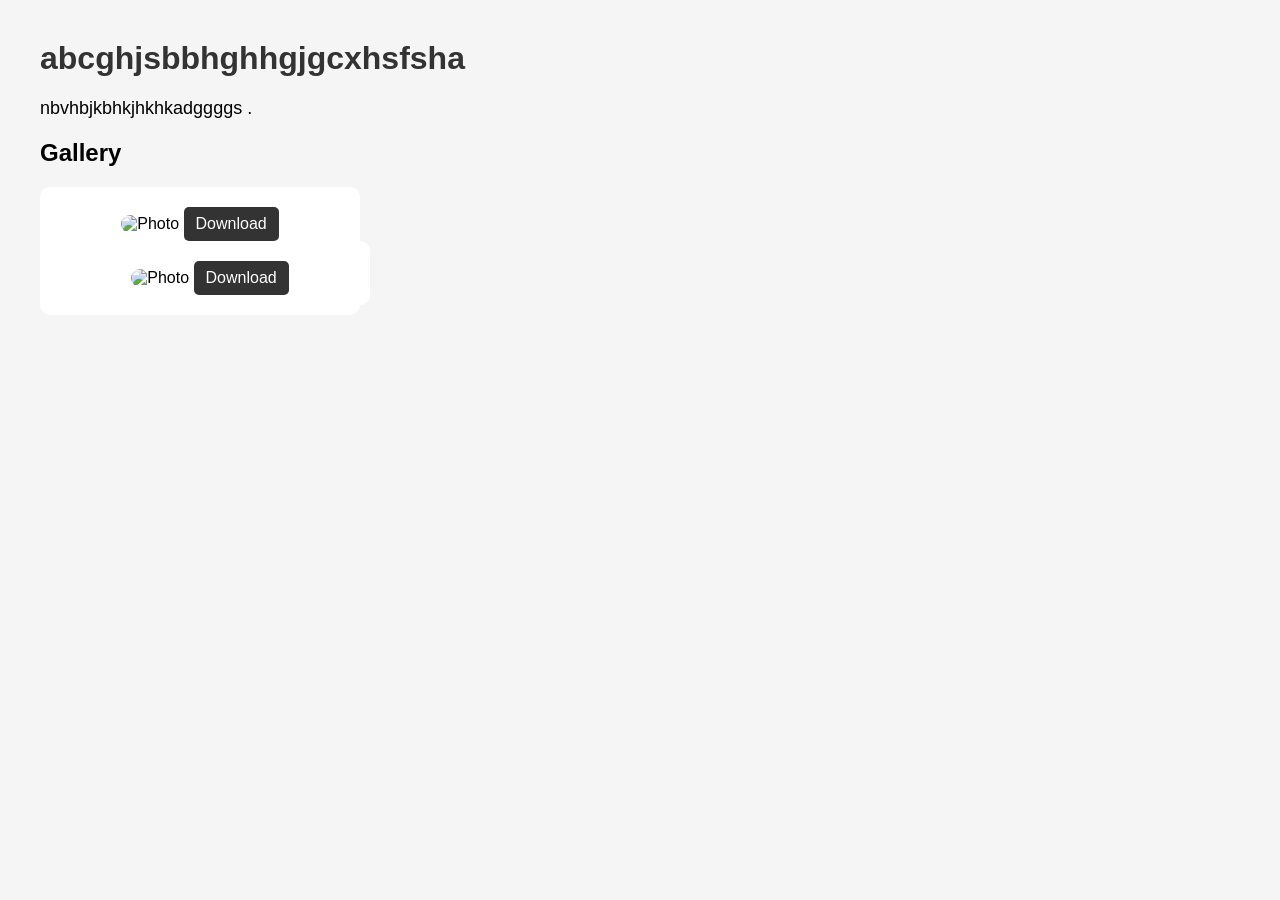
==== index.html @ b6409c3c "first commit" ====
<!DOCTYPE html>
<html>
<head>
    <title>My Photography Website</title>
    <link rel="stylesheet" href="style.css">
</head>
<body>
    <h1>abcghjsbbhghhgjgcxhsfsha</h1>
    <p>nbvhbjkbhkjhkhkadggggs .</p>
    <h2>Gallery</h2>

<div class="gallery">
    <div class="photo">
    <img src="https://drive.google.com/thumbnail?id=1FMTGzcQwz2w8Ydfd_UFE-3G9HC14qKAJ" alt="Photo">
     <a href="https://drive.google.com/uc?export=download&id=1FMTGzcQwz2w8Ydfd_UFE-3G9HC14qKAJ" class="download-btn">Download</a>
    <div class="photo">
    <img src="https://drive.google.com/thumbnail?id=1annUO8s0DW8H7KDZqE8NuwKAjGeuXOYV" alt="Photo">
     <a href="https://drive.google.com/uc?export=download&id=1annUO8s0DW8H7KDZqE8NuwKAjGeuXOYV" class="download-btn">Download</a>
</div>
</div>
</div>
</body>
</html>
---- style.css ----
body {
    font-family: Arial, sans-serif;
    margin: 40px;
    background-color: #f5f5f5;
}

h1 {
    color: #333;
}

p {
    font-size: 18px;
}
.gallery {
    display: flex;
    gap: 20px;
    flex-wrap: wrap;
}

.photo {
    background: white;
    padding: 10px;
    border-radius: 10px;
    width: 300px;
    text-align: center;
}
.photo img {
    width: 100%;
    border-radius: 10px;
}

.download-btn {
    display: inline-block;
    margin-top: 10px;
    padding: 8px 12px;
    background: #333;
    color: white;
    text-decoration: none;
    border-radius: 5px;
}
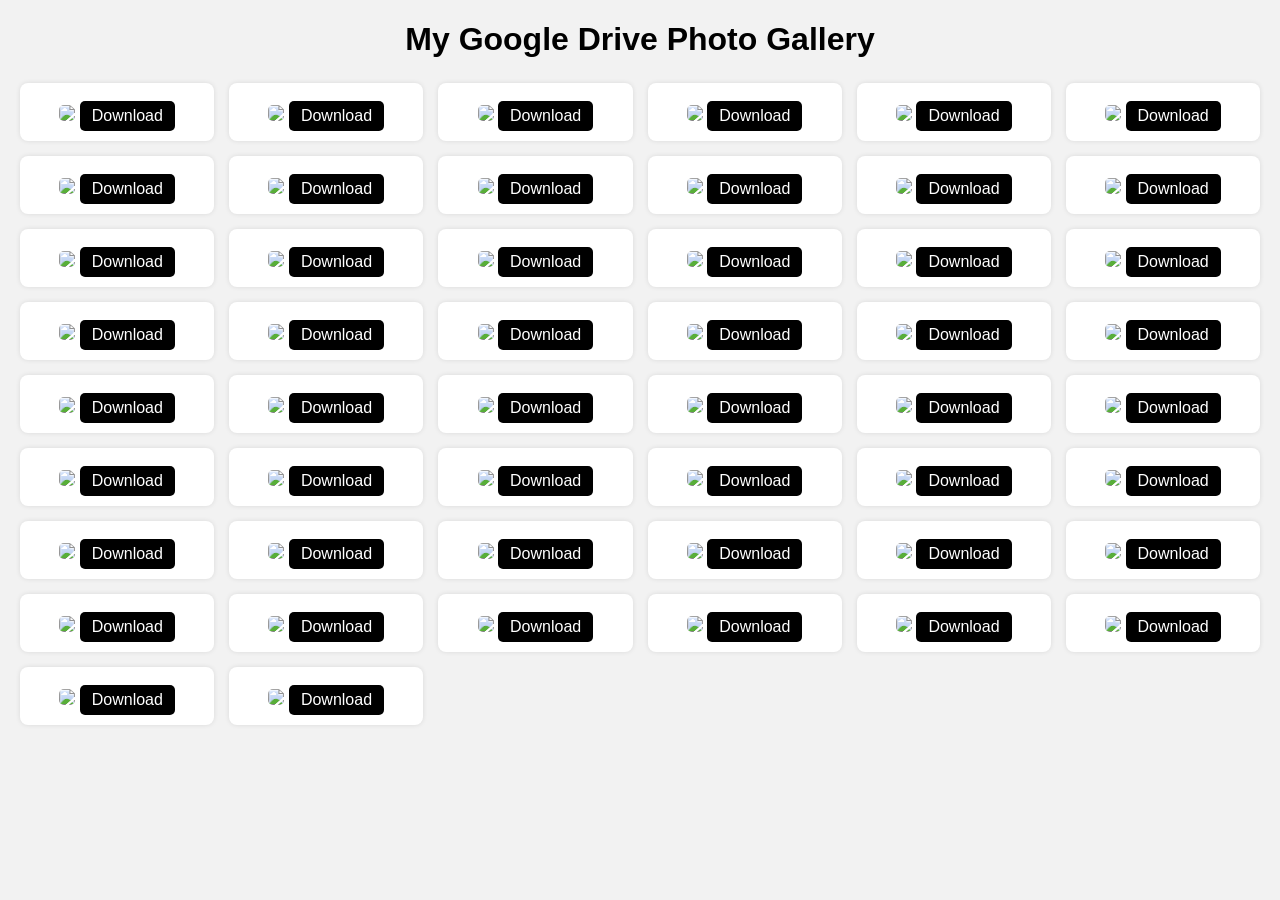
==== commit c27a83c2: "Update index.html" ====
--- a/index.html
+++ b/index.html
@@ -1,23 +1,314 @@
 <!DOCTYPE html>
-<html>
+<html lang="en">
 <head>
-    <title>My Photography Website</title>
-    <link rel="stylesheet" href="style.css">
+    <meta charset="UTF-8">
+    <meta name="viewport" content="width=device-width, initial-scale=1.0">
+    <title>Photo Gallery</title>
+
+    <style>
+        body {
+            font-family: Arial, sans-serif;
+            margin: 20px;
+            background: #f2f2f2;
+        }
+
+        h1 {
+            text-align: center;
+            margin-bottom: 25px;
+        }
+
+        /* GALLERY GRID */
+        .gallery {
+            display: grid;
+            grid-template-columns: repeat(auto-fit, minmax(180px, 1fr));
+            gap: 15px;
+        }
+
+        .card {
+            background: white;
+            padding: 10px;
+            border-radius: 8px;
+            text-align: center;
+            box-shadow: 0 0 5px rgba(0,0,0,0.1);
+        }
+
+        .card img {
+            width: 100%;
+            border-radius: 5px;
+        }
+
+        .card a {
+            display: inline-block;
+            margin-top: 8px;
+            padding: 6px 12px;
+            background: black;
+            color: white;
+            text-decoration: none;
+            border-radius: 5px;
+        }
+    </style>
 </head>
 <body>
-    <h1>abcghjsbbhghhgjgcxhsfsha</h1>
-    <p>nbvhbjkbhkjhkhkadggggs .</p>
-    <h2>Gallery</h2>
-
-<div class="gallery">
-    <div class="photo">
-    <img src="https://drive.google.com/thumbnail?id=1FMTGzcQwz2w8Ydfd_UFE-3G9HC14qKAJ" alt="Photo">
-     <a href="https://drive.google.com/uc?export=download&id=1FMTGzcQwz2w8Ydfd_UFE-3G9HC14qKAJ" class="download-btn">Download</a>
-    <div class="photo">
-    <img src="https://drive.google.com/thumbnail?id=1annUO8s0DW8H7KDZqE8NuwKAjGeuXOYV" alt="Photo">
-     <a href="https://drive.google.com/uc?export=download&id=1annUO8s0DW8H7KDZqE8NuwKAjGeuXOYV" class="download-btn">Download</a>
-</div>
-</div>
-</div>
+
+    <h1>My Google Drive Photo Gallery</h1>
+
+    <div class="gallery">
+
+        <!-- 🔵🔵🔵 PASTE YOUR GENERATED HTML CARDS BELOW THIS LINE 🔵🔵🔵 -->
+        <div class="card">
+  <img src="https://drive.google.com/thumbnail?id=10K1KbEjPLOirOXiwNZ2pBJnlusuwgRGH">
+  <a href="https://drive.google.com/uc?export=download&id=10K1KbEjPLOirOXiwNZ2pBJnlusuwgRGH">Download</a>
+</div>
+
+<div class="card">
+  <img src="https://drive.google.com/thumbnail?id=10uJiet0ji40iaopIQTD3AKkv7JWuOxzz">
+  <a href="https://drive.google.com/uc?export=download&id=10uJiet0ji40iaopIQTD3AKkv7JWuOxzz">Download</a>
+</div>
+
+<div class="card">
+  <img src="https://drive.google.com/thumbnail?id=10ynk4lUxicpS0r67MC_eWhESOJecGDVG">
+  <a href="https://drive.google.com/uc?export=download&id=10ynk4lUxicpS0r67MC_eWhESOJecGDVG">Download</a>
+</div>
+
+<div class="card">
+  <img src="https://drive.google.com/thumbnail?id=11knTeaeju7llOfw5i4zhL9qxFwPAXDFY">
+  <a href="https://drive.google.com/uc?export=download&id=11knTeaeju7llOfw5i4zhL9qxFwPAXDFY">Download</a>
+</div>
+
+<div class="card">
+  <img src="https://drive.google.com/thumbnail?id=12VURiom9j8JbBOhEFriLjwyR9EiBKS0M">
+  <a href="https://drive.google.com/uc?export=download&id=12VURiom9j8JbBOhEFriLjwyR9EiBKS0M">Download</a>
+</div>
+
+<div class="card">
+  <img src="https://drive.google.com/thumbnail?id=12d0NXsKiXhAC8YQsxWGx9JAKcE5HCeOe">
+  <a href="https://drive.google.com/uc?export=download&id=12d0NXsKiXhAC8YQsxWGx9JAKcE5HCeOe">Download</a>
+</div>
+
+<div class="card">
+  <img src="https://drive.google.com/thumbnail?id=12kULoZb_pmRUQImhDKAX4PBGgCEHaAwn">
+  <a href="https://drive.google.com/uc?export=download&id=12kULoZb_pmRUQImhDKAX4PBGgCEHaAwn">Download</a>
+</div>
+
+<div class="card">
+  <img src="https://drive.google.com/thumbnail?id=13ahiytPj-QjhYmsyyfL-bjVZFkw8jiP_">
+  <a href="https://drive.google.com/uc?export=download&id=13ahiytPj-QjhYmsyyfL-bjVZFkw8jiP_">Download</a>
+</div>
+
+<div class="card">
+  <img src="https://drive.google.com/thumbnail?id=14g0IAmrBETJBo_n_-LYV60s5EFO27Qrw">
+  <a href="https://drive.google.com/uc?export=download&id=14g0IAmrBETJBo_n_-LYV60s5EFO27Qrw">Download</a>
+</div>
+
+<div class="card">
+  <img src="https://drive.google.com/thumbnail?id=16zOOGfQ65yy5xRfUoAlXJT9FeBK_C5Oy">
+  <a href="https://drive.google.com/uc?export=download&id=16zOOGfQ65yy5xRfUoAlXJT9FeBK_C5Oy">Download</a>
+</div>
+
+<div class="card">
+  <img src="https://drive.google.com/thumbnail?id=17-23VJwCZcwWzomG5DG6f4gtYcOCP36f">
+  <a href="https://drive.google.com/uc?export=download&id=17-23VJwCZcwWzomG5DG6f4gtYcOCP36f">Download</a>
+</div>
+
+<div class="card">
+  <img src="https://drive.google.com/thumbnail?id=18Fe_J6GkpGcjKq29NK01WVm-5O7Nm63I">
+  <a href="https://drive.google.com/uc?export=download&id=18Fe_J6GkpGcjKq29NK01WVm-5O7Nm63I">Download</a>
+</div>
+
+<div class="card">
+  <img src="https://drive.google.com/thumbnail?id=1AMdp3gAszujEu9y_4rK3OOGWVAVUEj9j">
+  <a href="https://drive.google.com/uc?export=download&id=1AMdp3gAszujEu9y_4rK3OOGWVAVUEj9j">Download</a>
+</div>
+
+<div class="card">
+  <img src="https://drive.google.com/thumbnail?id=1BsmtU2E4eT_itHEjNCebIr4aK2Hte6jN">
+  <a href="https://drive.google.com/uc?export=download&id=1BsmtU2E4eT_itHEjNCebIr4aK2Hte6jN">Download</a>
+</div>
+
+<div class="card">
+  <img src="https://drive.google.com/thumbnail?id=1CFH6zmvwTpG6p_9x4uXHyMQW_zZ4nCtG">
+  <a href="https://drive.google.com/uc?export=download&id=1CFH6zmvwTpG6p_9x4uXHyMQW_zZ4nCtG">Download</a>
+</div>
+
+<div class="card">
+  <img src="https://drive.google.com/thumbnail?id=1Cwa0_6HHE0ouZnrdvi-on8FFCZ0t-Es4">
+  <a href="https://drive.google.com/uc?export=download&id=1Cwa0_6HHE0ouZnrdvi-on8FFCZ0t-Es4">Download</a>
+</div>
+
+<div class="card">
+  <img src="https://drive.google.com/thumbnail?id=1JJnBsZom6O_1LOXAWXXWDjPY9Z42vcIf">
+  <a href="https://drive.google.com/uc?export=download&id=1JJnBsZom6O_1LOXAWXXWDjPY9Z42vcIf">Download</a>
+</div>
+
+<div class="card">
+  <img src="https://drive.google.com/thumbnail?id=1Koe_SRGpYALANCKWzpUK984bzknjtzbL">
+  <a href="https://drive.google.com/uc?export=download&id=1Koe_SRGpYALANCKWzpUK984bzknjtzbL">Download</a>
+</div>
+
+<div class="card">
+  <img src="https://drive.google.com/thumbnail?id=1L38G2D9DVNf_7d2bQ_6-KAKrXIWlBdAC">
+  <a href="https://drive.google.com/uc?export=download&id=1L38G2D9DVNf_7d2bQ_6-KAKrXIWlBdAC">Download</a>
+</div>
+
+<div class="card">
+  <img src="https://drive.google.com/thumbnail?id=1L8KIX3MetvgT_3qG7Z3-a6IbPQ_EjMll">
+  <a href="https://drive.google.com/uc?export=download&id=1L8KIX3MetvgT_3qG7Z3-a6IbPQ_EjMll">Download</a>
+</div>
+
+<div class="card">
+  <img src="https://drive.google.com/thumbnail?id=1MIVvgG1G5ZeCOxEfCaMs9APnp5rATGJI">
+  <a href="https://drive.google.com/uc?export=download&id=1MIVvgG1G5ZeCOxEfCaMs9APnp5rATGJI">Download</a>
+</div>
+
+<div class="card">
+  <img src="https://drive.google.com/thumbnail?id=1NclB-fHUQRS8dBJA10P3Zg5mtqBvDFd5">
+  <a href="https://drive.google.com/uc?export=download&id=1NclB-fHUQRS8dBJA10P3Zg5mtqBvDFd5">Download</a>
+</div>
+
+<div class="card">
+  <img src="https://drive.google.com/thumbnail?id=1OAmzPSA13M54Ao7c4A5SWx5kCg1dZXK1">
+  <a href="https://drive.google.com/uc?export=download&id=1OAmzPSA13M54Ao7c4A5SWx5kCg1dZXK1">Download</a>
+</div>
+
+<div class="card">
+  <img src="https://drive.google.com/thumbnail?id=1OjjWaLtOmmNbSR7m2Fc8BB18ntd09myK">
+  <a href="https://drive.google.com/uc?export=download&id=1OjjWaLtOmmNbSR7m2Fc8BB18ntd09myK">Download</a>
+</div>
+
+<div class="card">
+  <img src="https://drive.google.com/thumbnail?id=1VzV_1NxR8N-sDmlrL2k_PkanchnCGzWd">
+  <a href="https://drive.google.com/uc?export=download&id=1VzV_1NxR8N-sDmlrL2k_PkanchnCGzWd">Download</a>
+</div>
+
+<div class="card">
+  <img src="https://drive.google.com/thumbnail?id=1Y3y507ywzf7IGkw6DsRXJDx0grBeFFVR">
+  <a href="https://drive.google.com/uc?export=download&id=1Y3y507ywzf7IGkw6DsRXJDx0grBeFFVR">Download</a>
+</div>
+
+<div class="card">
+  <img src="https://drive.google.com/thumbnail?id=1Y6keOW3VVH0BBIpFippbXZ_eAQUYR6qe">
+  <a href="https://drive.google.com/uc?export=download&id=1Y6keOW3VVH0BBIpFippbXZ_eAQUYR6qe">Download</a>
+</div>
+
+<div class="card">
+  <img src="https://drive.google.com/thumbnail?id=1Y87TJnLgr6gf7JBxxhYmF-H_Cuzwca6-">
+  <a href="https://drive.google.com/uc?export=download&id=1Y87TJnLgr6gf7JBxxhYmF-H_Cuzwca6-">Download</a>
+</div>
+
+<div class="card">
+  <img src="https://drive.google.com/thumbnail?id=1_mJ95WmkPopm-kJ_vUGYAzapGhRjwVkF">
+  <a href="https://drive.google.com/uc?export=download&id=1_mJ95WmkPopm-kJ_vUGYAzapGhRjwVkF">Download</a>
+</div>
+
+<div class="card">
+  <img src="https://drive.google.com/thumbnail?id=1aQ1C1BWvHk5ThVNmYFlQPjVopHLd31Fs">
+  <a href="https://drive.google.com/uc?export=download&id=1aQ1C1BWvHk5ThVNmYFlQPjVopHLd31Fs">Download</a>
+</div>
+
+<div class="card">
+  <img src="https://drive.google.com/thumbnail?id=1aUU7gIpCxQSgOVjY5_UWOr-qKnisFyeK">
+  <a href="https://drive.google.com/uc?export=download&id=1aUU7gIpCxQSgOVjY5_UWOr-qKnisFyeK">Download</a>
+</div>
+
+<div class="card">
+  <img src="https://drive.google.com/thumbnail?id=1bZA462kc0Qx8MGqQc0G4OevIgvVSiQbM">
+  <a href="https://drive.google.com/uc?export=download&id=1bZA462kc0Qx8MGqQc0G4OevIgvVSiQbM">Download</a>
+</div>
+
+<div class="card">
+  <img src="https://drive.google.com/thumbnail?id=1bbJAfMbYN0TmZJOP45ZS6bovuK8CV4nB">
+  <a href="https://drive.google.com/uc?export=download&id=1bbJAfMbYN0TmZJOP45ZS6bovuK8CV4nB">Download</a>
+</div>
+
+<div class="card">
+  <img src="https://drive.google.com/thumbnail?id=1g2FXStswbgtAtAlgFr1F_ho8qHI-d-hk">
+  <a href="https://drive.google.com/uc?export=download&id=1g2FXStswbgtAtAlgFr1F_ho8qHI-d-hk">Download</a>
+</div>
+
+<div class="card">
+  <img src="https://drive.google.com/thumbnail?id=1gl4XsRskRr2FgX5GPVWvH_TIYVPjN2_M">
+  <a href="https://drive.google.com/uc?export=download&id=1gl4XsRskRr2FgX5GPVWvH_TIYVPjN2_M">Download</a>
+</div>
+
+<div class="card">
+  <img src="https://drive.google.com/thumbnail?id=1iHhRmuHkyZ3tiagMkItxx6IoSIU3_-Qe">
+  <a href="https://drive.google.com/uc?export=download&id=1iHhRmuHkyZ3tiagMkItxx6IoSIU3_-Qe">Download</a>
+</div>
+
+<div class="card">
+  <img src="https://drive.google.com/thumbnail?id=1jsUOGrrWYfpqeKzpMFxhTtPGMdgwPeuI">
+  <a href="https://drive.google.com/uc?export=download&id=1jsUOGrrWYfpqeKzpMFxhTtPGMdgwPeuI">Download</a>
+</div>
+
+<div class="card">
+  <img src="https://drive.google.com/thumbnail?id=1m5QPQD-8BUo4QK5D6lQht9OXPIA8l_zk">
+  <a href="https://drive.google.com/uc?export=download&id=1m5QPQD-8BUo4QK5D6lQht9OXPIA8l_zk">Download</a>
+</div>
+
+<div class="card">
+  <img src="https://drive.google.com/thumbnail?id=1nxENM2k8Fk-7hq1e1_FAwmKE3UOVrQg2">
+  <a href="https://drive.google.com/uc?export=download&id=1nxENM2k8Fk-7hq1e1_FAwmKE3UOVrQg2">Download</a>
+</div>
+
+<div class="card">
+  <img src="https://drive.google.com/thumbnail?id=1oJjNxJjuxgmqwE9frH_pUeAer_RRmr54">
+  <a href="https://drive.google.com/uc?export=download&id=1oJjNxJjuxgmqwE9frH_pUeAer_RRmr54">Download</a>
+</div>
+
+<div class="card">
+  <img src="https://drive.google.com/thumbnail?id=1qdqUQEkpE1t37GFd4COWnnxIwmqWKfKJ">
+  <a href="https://drive.google.com/uc?export=download&id=1qdqUQEkpE1t37GFd4COWnnxIwmqWKfKJ">Download</a>
+</div>
+
+<div class="card">
+  <img src="https://drive.google.com/thumbnail?id=1r4r1NgAxG_2XwDAEB1Syg2pSo_IBPhPI">
+  <a href="https://drive.google.com/uc?export=download&id=1r4r1NgAxG_2XwDAEB1Syg2pSo_IBPhPI">Download</a>
+</div>
+
+<div class="card">
+  <img src="https://drive.google.com/thumbnail?id=1s4_zu_S2soxOOuCSilPPEIeVrOo046YZ">
+  <a href="https://drive.google.com/uc?export=download&id=1s4_zu_S2soxOOuCSilPPEIeVrOo046YZ">Download</a>
+</div>
+
+<div class="card">
+  <img src="https://drive.google.com/thumbnail?id=1sOfG9penG0BKABeV40krH2Tz6v8cWuEj">
+  <a href="https://drive.google.com/uc?export=download&id=1sOfG9penG0BKABeV40krH2Tz6v8cWuEj">Download</a>
+</div>
+
+<div class="card">
+  <img src="https://drive.google.com/thumbnail?id=1sbzcnVIunkj5OSz8303h2clSNc28chb0">
+  <a href="https://drive.google.com/uc?export=download&id=1sbzcnVIunkj5OSz8303h2clSNc28chb0">Download</a>
+</div>
+
+<div class="card">
+  <img src="https://drive.google.com/thumbnail?id=1sf9fDP5oW1WOiaTL_sipIPzqrtBJOqkF">
+  <a href="https://drive.google.com/uc?export=download&id=1sf9fDP5oW1WOiaTL_sipIPzqrtBJOqkF">Download</a>
+</div>
+
+<div class="card">
+  <img src="https://drive.google.com/thumbnail?id=1tewZ2_J_uupEYMxTcE6LNxF-2sLHdqJP">
+  <a href="https://drive.google.com/uc?export=download&id=1tewZ2_J_uupEYMxTcE6LNxF-2sLHdqJP">Download</a>
+</div>
+
+<div class="card">
+  <img src="https://drive.google.com/thumbnail?id=1w7p2D6fe9qvwKiew7hnla6DLq-1l46gz">
+  <a href="https://drive.google.com/uc?export=download&id=1w7p2D6fe9qvwKiew7hnla6DLq-1l46gz">Download</a>
+</div>
+
+<div class="card">
+  <img src="https://drive.google.com/thumbnail?id=1wmFKxeNvenr5CpX7uMHcYI-Pq135VkLw">
+  <a href="https://drive.google.com/uc?export=download&id=1wmFKxeNvenr5CpX7uMHcYI-Pq135VkLw">Download</a>
+</div>
+
+<div class="card">
+  <img src="https://drive.google.com/thumbnail?id=1zgKt4XcgahA5r-N8gd8hrdzMdcjixEpF">
+  <a href="https://drive.google.com/uc?export=download&id=1zgKt4XcgahA5r-N8gd8hrdzMdcjixEpF">Download</a>
+</div>
+
+
+        <!-- 🔵🔵🔵 END OF PASTE AREA 🔵🔵🔵 -->
+
+    </div>
+
 </body>
 </html>
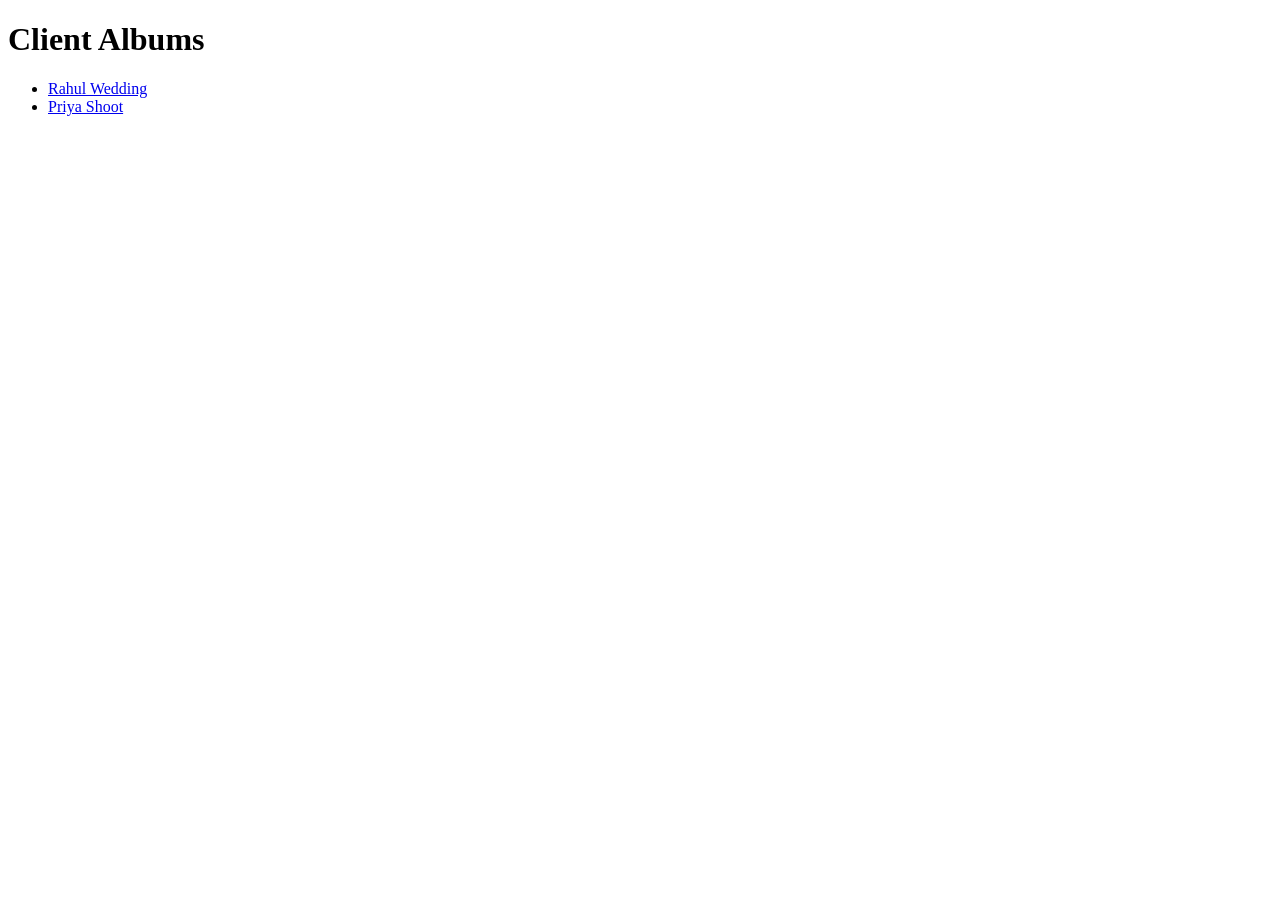
==== commit 519b2836: "clint menu updated" ====
--- a/index.html
+++ b/index.html
@@ -1,314 +1,16 @@
 <!DOCTYPE html>
-<html lang="en">
+<html>
 <head>
-    <meta charset="UTF-8">
-    <meta name="viewport" content="width=device-width, initial-scale=1.0">
-    <title>Photo Gallery</title>
-
-    <style>
-        body {
-            font-family: Arial, sans-serif;
-            margin: 20px;
-            background: #f2f2f2;
-        }
-
-        h1 {
-            text-align: center;
-            margin-bottom: 25px;
-        }
-
-        /* GALLERY GRID */
-        .gallery {
-            display: grid;
-            grid-template-columns: repeat(auto-fit, minmax(180px, 1fr));
-            gap: 15px;
-        }
-
-        .card {
-            background: white;
-            padding: 10px;
-            border-radius: 8px;
-            text-align: center;
-            box-shadow: 0 0 5px rgba(0,0,0,0.1);
-        }
-
-        .card img {
-            width: 100%;
-            border-radius: 5px;
-        }
-
-        .card a {
-            display: inline-block;
-            margin-top: 8px;
-            padding: 6px 12px;
-            background: black;
-            color: white;
-            text-decoration: none;
-            border-radius: 5px;
-        }
-    </style>
+    <title>My Clients</title>
 </head>
 <body>
 
-    <h1>My Google Drive Photo Gallery</h1>
+<h1>Client Albums</h1>
 
-    <div class="gallery">
-
-        <!-- 🔵🔵🔵 PASTE YOUR GENERATED HTML CARDS BELOW THIS LINE 🔵🔵🔵 -->
-        <div class="card">
-  <img src="https://drive.google.com/thumbnail?id=10K1KbEjPLOirOXiwNZ2pBJnlusuwgRGH">
-  <a href="https://drive.google.com/uc?export=download&id=10K1KbEjPLOirOXiwNZ2pBJnlusuwgRGH">Download</a>
-</div>
-
-<div class="card">
-  <img src="https://drive.google.com/thumbnail?id=10uJiet0ji40iaopIQTD3AKkv7JWuOxzz">
-  <a href="https://drive.google.com/uc?export=download&id=10uJiet0ji40iaopIQTD3AKkv7JWuOxzz">Download</a>
-</div>
-
-<div class="card">
-  <img src="https://drive.google.com/thumbnail?id=10ynk4lUxicpS0r67MC_eWhESOJecGDVG">
-  <a href="https://drive.google.com/uc?export=download&id=10ynk4lUxicpS0r67MC_eWhESOJecGDVG">Download</a>
-</div>
-
-<div class="card">
-  <img src="https://drive.google.com/thumbnail?id=11knTeaeju7llOfw5i4zhL9qxFwPAXDFY">
-  <a href="https://drive.google.com/uc?export=download&id=11knTeaeju7llOfw5i4zhL9qxFwPAXDFY">Download</a>
-</div>
-
-<div class="card">
-  <img src="https://drive.google.com/thumbnail?id=12VURiom9j8JbBOhEFriLjwyR9EiBKS0M">
-  <a href="https://drive.google.com/uc?export=download&id=12VURiom9j8JbBOhEFriLjwyR9EiBKS0M">Download</a>
-</div>
-
-<div class="card">
-  <img src="https://drive.google.com/thumbnail?id=12d0NXsKiXhAC8YQsxWGx9JAKcE5HCeOe">
-  <a href="https://drive.google.com/uc?export=download&id=12d0NXsKiXhAC8YQsxWGx9JAKcE5HCeOe">Download</a>
-</div>
-
-<div class="card">
-  <img src="https://drive.google.com/thumbnail?id=12kULoZb_pmRUQImhDKAX4PBGgCEHaAwn">
-  <a href="https://drive.google.com/uc?export=download&id=12kULoZb_pmRUQImhDKAX4PBGgCEHaAwn">Download</a>
-</div>
-
-<div class="card">
-  <img src="https://drive.google.com/thumbnail?id=13ahiytPj-QjhYmsyyfL-bjVZFkw8jiP_">
-  <a href="https://drive.google.com/uc?export=download&id=13ahiytPj-QjhYmsyyfL-bjVZFkw8jiP_">Download</a>
-</div>
-
-<div class="card">
-  <img src="https://drive.google.com/thumbnail?id=14g0IAmrBETJBo_n_-LYV60s5EFO27Qrw">
-  <a href="https://drive.google.com/uc?export=download&id=14g0IAmrBETJBo_n_-LYV60s5EFO27Qrw">Download</a>
-</div>
-
-<div class="card">
-  <img src="https://drive.google.com/thumbnail?id=16zOOGfQ65yy5xRfUoAlXJT9FeBK_C5Oy">
-  <a href="https://drive.google.com/uc?export=download&id=16zOOGfQ65yy5xRfUoAlXJT9FeBK_C5Oy">Download</a>
-</div>
-
-<div class="card">
-  <img src="https://drive.google.com/thumbnail?id=17-23VJwCZcwWzomG5DG6f4gtYcOCP36f">
-  <a href="https://drive.google.com/uc?export=download&id=17-23VJwCZcwWzomG5DG6f4gtYcOCP36f">Download</a>
-</div>
-
-<div class="card">
-  <img src="https://drive.google.com/thumbnail?id=18Fe_J6GkpGcjKq29NK01WVm-5O7Nm63I">
-  <a href="https://drive.google.com/uc?export=download&id=18Fe_J6GkpGcjKq29NK01WVm-5O7Nm63I">Download</a>
-</div>
-
-<div class="card">
-  <img src="https://drive.google.com/thumbnail?id=1AMdp3gAszujEu9y_4rK3OOGWVAVUEj9j">
-  <a href="https://drive.google.com/uc?export=download&id=1AMdp3gAszujEu9y_4rK3OOGWVAVUEj9j">Download</a>
-</div>
-
-<div class="card">
-  <img src="https://drive.google.com/thumbnail?id=1BsmtU2E4eT_itHEjNCebIr4aK2Hte6jN">
-  <a href="https://drive.google.com/uc?export=download&id=1BsmtU2E4eT_itHEjNCebIr4aK2Hte6jN">Download</a>
-</div>
-
-<div class="card">
-  <img src="https://drive.google.com/thumbnail?id=1CFH6zmvwTpG6p_9x4uXHyMQW_zZ4nCtG">
-  <a href="https://drive.google.com/uc?export=download&id=1CFH6zmvwTpG6p_9x4uXHyMQW_zZ4nCtG">Download</a>
-</div>
-
-<div class="card">
-  <img src="https://drive.google.com/thumbnail?id=1Cwa0_6HHE0ouZnrdvi-on8FFCZ0t-Es4">
-  <a href="https://drive.google.com/uc?export=download&id=1Cwa0_6HHE0ouZnrdvi-on8FFCZ0t-Es4">Download</a>
-</div>
-
-<div class="card">
-  <img src="https://drive.google.com/thumbnail?id=1JJnBsZom6O_1LOXAWXXWDjPY9Z42vcIf">
-  <a href="https://drive.google.com/uc?export=download&id=1JJnBsZom6O_1LOXAWXXWDjPY9Z42vcIf">Download</a>
-</div>
-
-<div class="card">
-  <img src="https://drive.google.com/thumbnail?id=1Koe_SRGpYALANCKWzpUK984bzknjtzbL">
-  <a href="https://drive.google.com/uc?export=download&id=1Koe_SRGpYALANCKWzpUK984bzknjtzbL">Download</a>
-</div>
-
-<div class="card">
-  <img src="https://drive.google.com/thumbnail?id=1L38G2D9DVNf_7d2bQ_6-KAKrXIWlBdAC">
-  <a href="https://drive.google.com/uc?export=download&id=1L38G2D9DVNf_7d2bQ_6-KAKrXIWlBdAC">Download</a>
-</div>
-
-<div class="card">
-  <img src="https://drive.google.com/thumbnail?id=1L8KIX3MetvgT_3qG7Z3-a6IbPQ_EjMll">
-  <a href="https://drive.google.com/uc?export=download&id=1L8KIX3MetvgT_3qG7Z3-a6IbPQ_EjMll">Download</a>
-</div>
-
-<div class="card">
-  <img src="https://drive.google.com/thumbnail?id=1MIVvgG1G5ZeCOxEfCaMs9APnp5rATGJI">
-  <a href="https://drive.google.com/uc?export=download&id=1MIVvgG1G5ZeCOxEfCaMs9APnp5rATGJI">Download</a>
-</div>
-
-<div class="card">
-  <img src="https://drive.google.com/thumbnail?id=1NclB-fHUQRS8dBJA10P3Zg5mtqBvDFd5">
-  <a href="https://drive.google.com/uc?export=download&id=1NclB-fHUQRS8dBJA10P3Zg5mtqBvDFd5">Download</a>
-</div>
-
-<div class="card">
-  <img src="https://drive.google.com/thumbnail?id=1OAmzPSA13M54Ao7c4A5SWx5kCg1dZXK1">
-  <a href="https://drive.google.com/uc?export=download&id=1OAmzPSA13M54Ao7c4A5SWx5kCg1dZXK1">Download</a>
-</div>
-
-<div class="card">
-  <img src="https://drive.google.com/thumbnail?id=1OjjWaLtOmmNbSR7m2Fc8BB18ntd09myK">
-  <a href="https://drive.google.com/uc?export=download&id=1OjjWaLtOmmNbSR7m2Fc8BB18ntd09myK">Download</a>
-</div>
-
-<div class="card">
-  <img src="https://drive.google.com/thumbnail?id=1VzV_1NxR8N-sDmlrL2k_PkanchnCGzWd">
-  <a href="https://drive.google.com/uc?export=download&id=1VzV_1NxR8N-sDmlrL2k_PkanchnCGzWd">Download</a>
-</div>
-
-<div class="card">
-  <img src="https://drive.google.com/thumbnail?id=1Y3y507ywzf7IGkw6DsRXJDx0grBeFFVR">
-  <a href="https://drive.google.com/uc?export=download&id=1Y3y507ywzf7IGkw6DsRXJDx0grBeFFVR">Download</a>
-</div>
-
-<div class="card">
-  <img src="https://drive.google.com/thumbnail?id=1Y6keOW3VVH0BBIpFippbXZ_eAQUYR6qe">
-  <a href="https://drive.google.com/uc?export=download&id=1Y6keOW3VVH0BBIpFippbXZ_eAQUYR6qe">Download</a>
-</div>
-
-<div class="card">
-  <img src="https://drive.google.com/thumbnail?id=1Y87TJnLgr6gf7JBxxhYmF-H_Cuzwca6-">
-  <a href="https://drive.google.com/uc?export=download&id=1Y87TJnLgr6gf7JBxxhYmF-H_Cuzwca6-">Download</a>
-</div>
-
-<div class="card">
-  <img src="https://drive.google.com/thumbnail?id=1_mJ95WmkPopm-kJ_vUGYAzapGhRjwVkF">
-  <a href="https://drive.google.com/uc?export=download&id=1_mJ95WmkPopm-kJ_vUGYAzapGhRjwVkF">Download</a>
-</div>
-
-<div class="card">
-  <img src="https://drive.google.com/thumbnail?id=1aQ1C1BWvHk5ThVNmYFlQPjVopHLd31Fs">
-  <a href="https://drive.google.com/uc?export=download&id=1aQ1C1BWvHk5ThVNmYFlQPjVopHLd31Fs">Download</a>
-</div>
-
-<div class="card">
-  <img src="https://drive.google.com/thumbnail?id=1aUU7gIpCxQSgOVjY5_UWOr-qKnisFyeK">
-  <a href="https://drive.google.com/uc?export=download&id=1aUU7gIpCxQSgOVjY5_UWOr-qKnisFyeK">Download</a>
-</div>
-
-<div class="card">
-  <img src="https://drive.google.com/thumbnail?id=1bZA462kc0Qx8MGqQc0G4OevIgvVSiQbM">
-  <a href="https://drive.google.com/uc?export=download&id=1bZA462kc0Qx8MGqQc0G4OevIgvVSiQbM">Download</a>
-</div>
-
-<div class="card">
-  <img src="https://drive.google.com/thumbnail?id=1bbJAfMbYN0TmZJOP45ZS6bovuK8CV4nB">
-  <a href="https://drive.google.com/uc?export=download&id=1bbJAfMbYN0TmZJOP45ZS6bovuK8CV4nB">Download</a>
-</div>
-
-<div class="card">
-  <img src="https://drive.google.com/thumbnail?id=1g2FXStswbgtAtAlgFr1F_ho8qHI-d-hk">
-  <a href="https://drive.google.com/uc?export=download&id=1g2FXStswbgtAtAlgFr1F_ho8qHI-d-hk">Download</a>
-</div>
-
-<div class="card">
-  <img src="https://drive.google.com/thumbnail?id=1gl4XsRskRr2FgX5GPVWvH_TIYVPjN2_M">
-  <a href="https://drive.google.com/uc?export=download&id=1gl4XsRskRr2FgX5GPVWvH_TIYVPjN2_M">Download</a>
-</div>
-
-<div class="card">
-  <img src="https://drive.google.com/thumbnail?id=1iHhRmuHkyZ3tiagMkItxx6IoSIU3_-Qe">
-  <a href="https://drive.google.com/uc?export=download&id=1iHhRmuHkyZ3tiagMkItxx6IoSIU3_-Qe">Download</a>
-</div>
-
-<div class="card">
-  <img src="https://drive.google.com/thumbnail?id=1jsUOGrrWYfpqeKzpMFxhTtPGMdgwPeuI">
-  <a href="https://drive.google.com/uc?export=download&id=1jsUOGrrWYfpqeKzpMFxhTtPGMdgwPeuI">Download</a>
-</div>
-
-<div class="card">
-  <img src="https://drive.google.com/thumbnail?id=1m5QPQD-8BUo4QK5D6lQht9OXPIA8l_zk">
-  <a href="https://drive.google.com/uc?export=download&id=1m5QPQD-8BUo4QK5D6lQht9OXPIA8l_zk">Download</a>
-</div>
-
-<div class="card">
-  <img src="https://drive.google.com/thumbnail?id=1nxENM2k8Fk-7hq1e1_FAwmKE3UOVrQg2">
-  <a href="https://drive.google.com/uc?export=download&id=1nxENM2k8Fk-7hq1e1_FAwmKE3UOVrQg2">Download</a>
-</div>
-
-<div class="card">
-  <img src="https://drive.google.com/thumbnail?id=1oJjNxJjuxgmqwE9frH_pUeAer_RRmr54">
-  <a href="https://drive.google.com/uc?export=download&id=1oJjNxJjuxgmqwE9frH_pUeAer_RRmr54">Download</a>
-</div>
-
-<div class="card">
-  <img src="https://drive.google.com/thumbnail?id=1qdqUQEkpE1t37GFd4COWnnxIwmqWKfKJ">
-  <a href="https://drive.google.com/uc?export=download&id=1qdqUQEkpE1t37GFd4COWnnxIwmqWKfKJ">Download</a>
-</div>
-
-<div class="card">
-  <img src="https://drive.google.com/thumbnail?id=1r4r1NgAxG_2XwDAEB1Syg2pSo_IBPhPI">
-  <a href="https://drive.google.com/uc?export=download&id=1r4r1NgAxG_2XwDAEB1Syg2pSo_IBPhPI">Download</a>
-</div>
-
-<div class="card">
-  <img src="https://drive.google.com/thumbnail?id=1s4_zu_S2soxOOuCSilPPEIeVrOo046YZ">
-  <a href="https://drive.google.com/uc?export=download&id=1s4_zu_S2soxOOuCSilPPEIeVrOo046YZ">Download</a>
-</div>
-
-<div class="card">
-  <img src="https://drive.google.com/thumbnail?id=1sOfG9penG0BKABeV40krH2Tz6v8cWuEj">
-  <a href="https://drive.google.com/uc?export=download&id=1sOfG9penG0BKABeV40krH2Tz6v8cWuEj">Download</a>
-</div>
-
-<div class="card">
-  <img src="https://drive.google.com/thumbnail?id=1sbzcnVIunkj5OSz8303h2clSNc28chb0">
-  <a href="https://drive.google.com/uc?export=download&id=1sbzcnVIunkj5OSz8303h2clSNc28chb0">Download</a>
-</div>
-
-<div class="card">
-  <img src="https://drive.google.com/thumbnail?id=1sf9fDP5oW1WOiaTL_sipIPzqrtBJOqkF">
-  <a href="https://drive.google.com/uc?export=download&id=1sf9fDP5oW1WOiaTL_sipIPzqrtBJOqkF">Download</a>
-</div>
-
-<div class="card">
-  <img src="https://drive.google.com/thumbnail?id=1tewZ2_J_uupEYMxTcE6LNxF-2sLHdqJP">
-  <a href="https://drive.google.com/uc?export=download&id=1tewZ2_J_uupEYMxTcE6LNxF-2sLHdqJP">Download</a>
-</div>
-
-<div class="card">
-  <img src="https://drive.google.com/thumbnail?id=1w7p2D6fe9qvwKiew7hnla6DLq-1l46gz">
-  <a href="https://drive.google.com/uc?export=download&id=1w7p2D6fe9qvwKiew7hnla6DLq-1l46gz">Download</a>
-</div>
-
-<div class="card">
-  <img src="https://drive.google.com/thumbnail?id=1wmFKxeNvenr5CpX7uMHcYI-Pq135VkLw">
-  <a href="https://drive.google.com/uc?export=download&id=1wmFKxeNvenr5CpX7uMHcYI-Pq135VkLw">Download</a>
-</div>
-
-<div class="card">
-  <img src="https://drive.google.com/thumbnail?id=1zgKt4XcgahA5r-N8gd8hrdzMdcjixEpF">
-  <a href="https://drive.google.com/uc?export=download&id=1zgKt4XcgahA5r-N8gd8hrdzMdcjixEpF">Download</a>
-</div>
-
-
-        <!-- 🔵🔵🔵 END OF PASTE AREA 🔵🔵🔵 -->
-
-    </div>
+<ul>
+    <li><a href="rahul.html">Rahul Wedding</a></li>
+    <li><a href="priya.html">Priya Shoot</a></li>
+</ul>
 
 </body>
 </html>
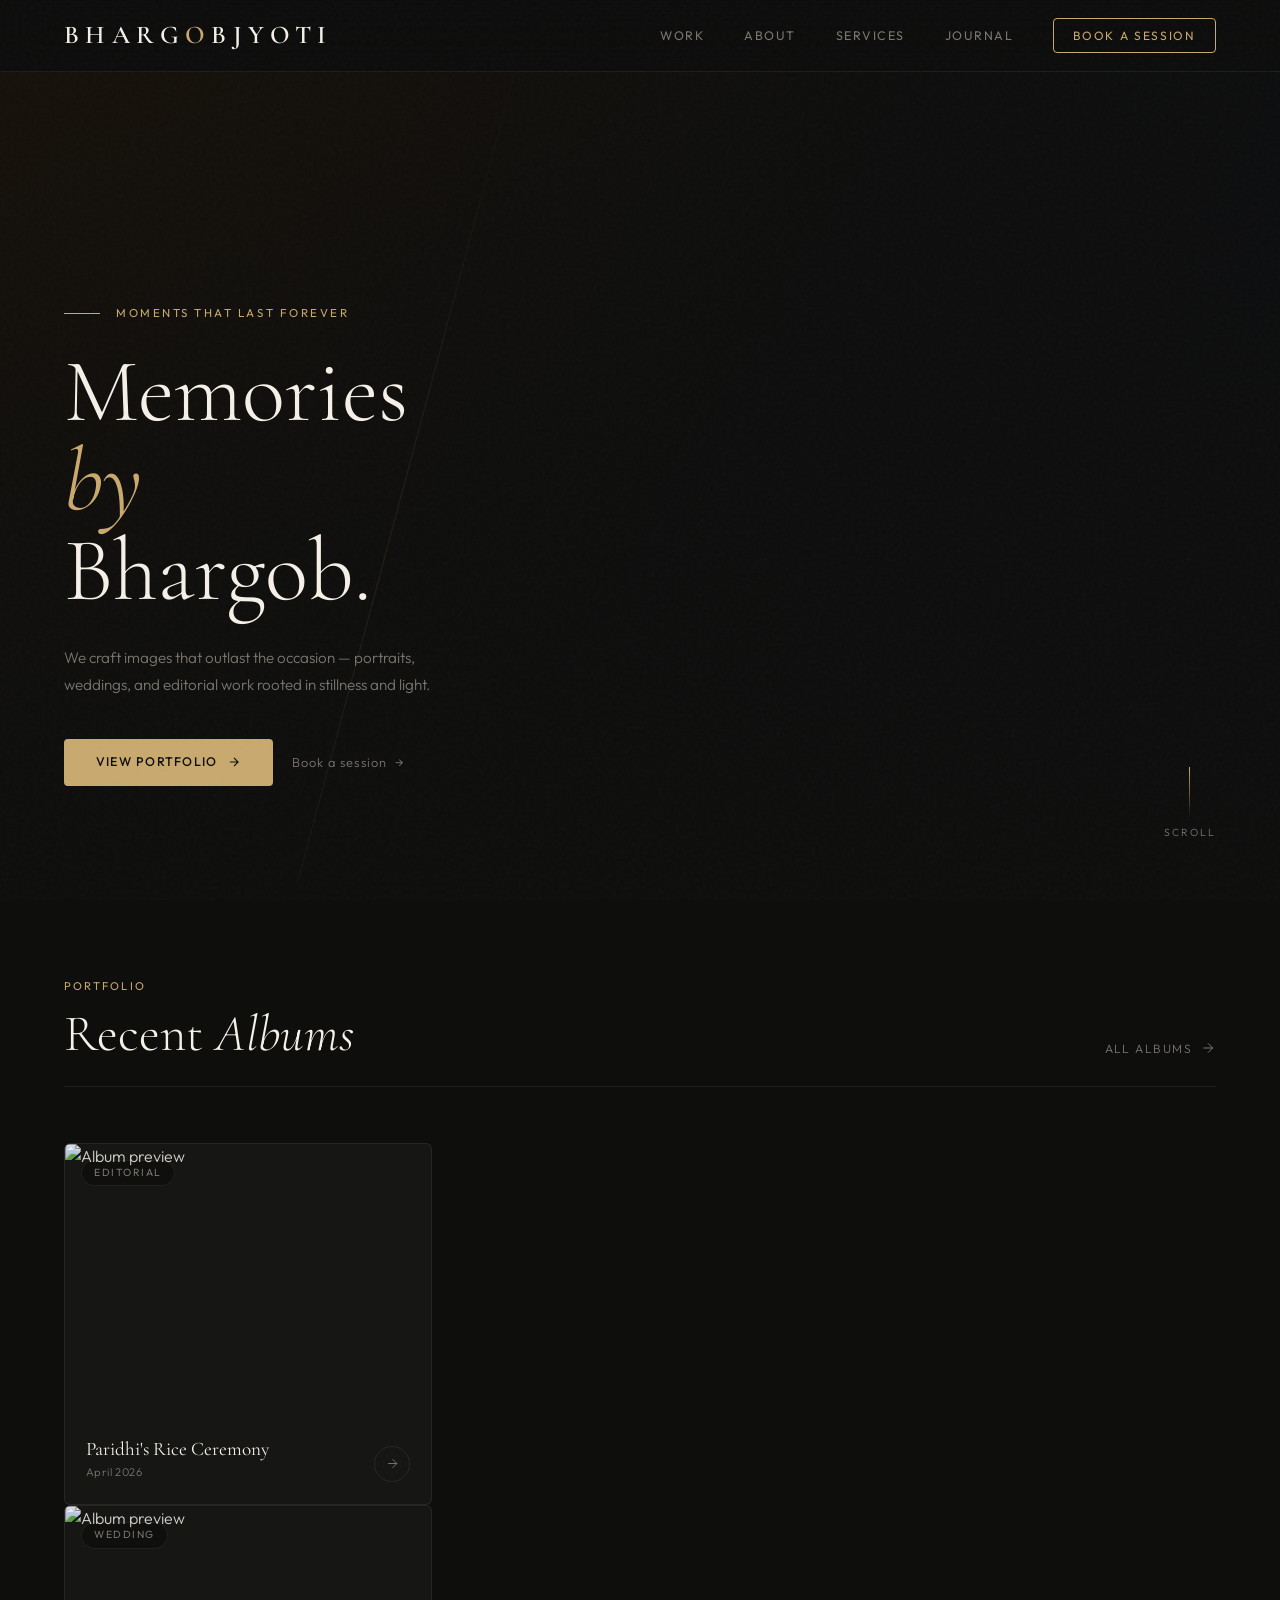
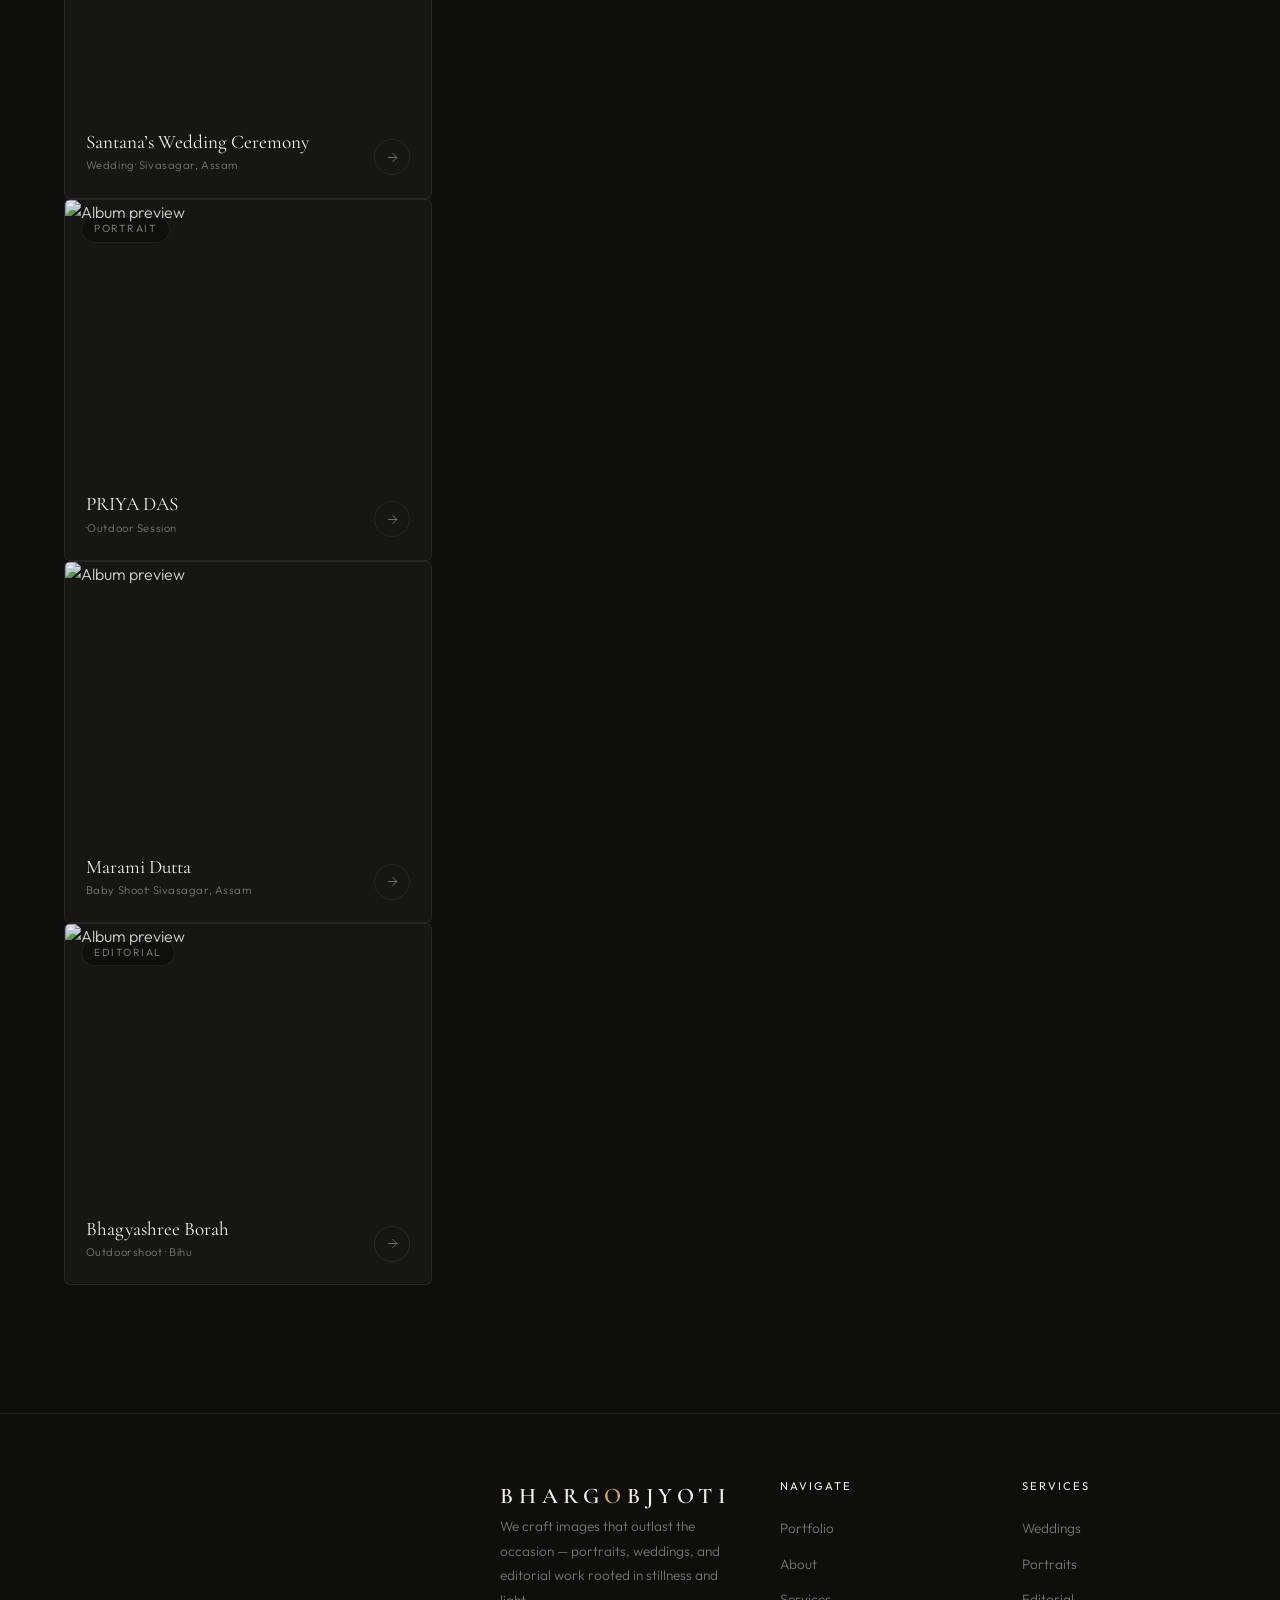
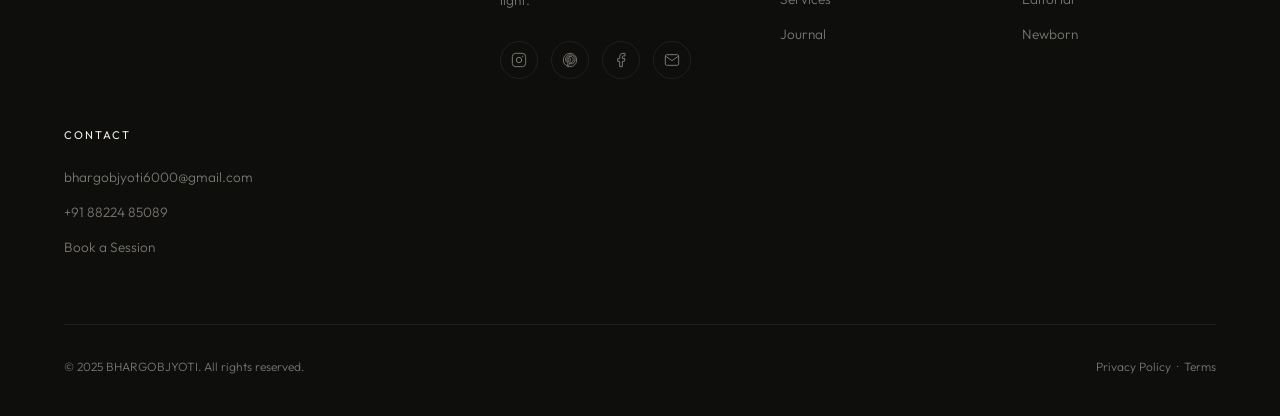
==== commit 6114b4d6: "ui changes" ====
--- a/index.html
+++ b/index.html
@@ -1,16 +1,1062 @@
 <!DOCTYPE html>
-<html>
+<html lang="en">
 <head>
-    <title>My Clients</title>
+  <meta charset="UTF-8" />
+  <meta name="viewport" content="width=device-width, initial-scale=1.0" />
+  <title>BHARGOBJYOTI — Photography</title>
+  <link rel="preconnect" href="https://fonts.googleapis.com" />
+  <link rel="preconnect" href="https://fonts.gstatic.com" crossorigin />
+  <link href="https://fonts.googleapis.com/css2?family=Cormorant+Garamond:ital,wght@0,300;0,400;0,600;1,300;1,400&family=Outfit:wght@300;400;500&display=swap" rel="stylesheet" />
+
+  <style>
+    /* ─── TOKENS ─────────────────────────────────────────── */
+    :root {
+      --bg:        #0e0e0d;
+      --surface:   #161614;
+      --border:    rgba(255,255,255,0.07);
+      --text:      #e8e2d9;
+      --muted:     #7a7670;
+      --gold:      #c9a96e;
+      --gold-dim:  rgba(201,169,110,0.15);
+      --white:     #f5f0e8;
+      --radius:    4px;
+      --ease:      cubic-bezier(0.25, 0.46, 0.45, 0.94);
+    }
+
+    /* ─── RESET ──────────────────────────────────────────── */
+    *, *::before, *::after { box-sizing: border-box; margin: 0; padding: 0; }
+    html { scroll-behavior: smooth; }
+    body {
+      background: var(--bg);
+      color: var(--text);
+      font-family: 'Outfit', sans-serif;
+      font-weight: 300;
+      line-height: 1.6;
+      overflow-x: hidden;
+    }
+    a { color: inherit; text-decoration: none; }
+    img { display: block; width: 100%; }
+
+    /* ─── GRAIN OVERLAY ──────────────────────────────────── */
+    body::before {
+      content: '';
+      position: fixed;
+      inset: 0;
+      background-image: url("data:image/svg+xml,%3Csvg viewBox='0 0 256 256' xmlns='http://www.w3.org/2000/svg'%3E%3Cfilter id='n'%3E%3CfeTurbulence type='fractalNoise' baseFrequency='0.9' numOctaves='4' stitchTiles='stitch'/%3E%3C/filter%3E%3Crect width='100%25' height='100%25' filter='url(%23n)' opacity='1'/%3E%3C/svg%3E");
+      opacity: 0.028;
+      pointer-events: none;
+      z-index: 9999;
+    }
+
+    /* ─── HEADER ─────────────────────────────────────────── */
+    header {
+      position: sticky;
+      top: 0;
+      z-index: 100;
+      display: flex;
+      align-items: center;
+      justify-content: space-between;
+      padding: 0 4rem;
+      height: 72px;
+      background: rgba(14,14,13,0.85);
+      backdrop-filter: blur(18px) saturate(1.4);
+      border-bottom: 1px solid var(--border);
+      transition: background 0.3s var(--ease);
+    }
+
+    .logo {
+      font-family: 'Cormorant Garamond', serif;
+      font-weight: 600;
+      font-size: 1.6rem;
+      letter-spacing: 0.25em;
+      text-transform: uppercase;
+      color: var(--white);
+    }
+    .logo span { color: var(--gold); }
+
+    nav { display: flex; gap: 2.5rem; align-items: center; }
+    nav a {
+      font-size: 0.78rem;
+      font-weight: 400;
+      letter-spacing: 0.12em;
+      text-transform: uppercase;
+      color: var(--muted);
+      position: relative;
+      transition: color 0.25s;
+    }
+    nav a::after {
+      content: '';
+      position: absolute;
+      bottom: -3px; left: 0;
+      width: 0; height: 1px;
+      background: var(--gold);
+      transition: width 0.3s var(--ease);
+    }
+    nav a:hover { color: var(--white); }
+    nav a:hover::after { width: 100%; }
+
+    .nav-cta {
+      padding: 0.45rem 1.2rem;
+      border: 1px solid var(--gold);
+      border-radius: var(--radius);
+      color: var(--gold) !important;
+      font-size: 0.75rem !important;
+      letter-spacing: 0.14em !important;
+      transition: background 0.25s, color 0.25s !important;
+    }
+    .nav-cta:hover { background: var(--gold); color: var(--bg) !important; }
+    .nav-cta::after { display: none !important; }
+
+    /* ─── HERO ───────────────────────────────────────────── */
+    .hero {
+      position: relative;
+      min-height: 90vh;
+      display: flex;
+      align-items: flex-end;
+      padding: 6rem 4rem;
+      overflow: hidden;
+    }
+
+    .hero-bg {
+      position: absolute;
+      inset: 0;
+      background:
+        linear-gradient(to bottom, rgba(14,14,13,0.3) 0%, rgba(14,14,13,0.8) 60%, var(--bg) 100%),
+        linear-gradient(120deg, #1a1208 0%, #0e0e0d 50%, #0a0d12 100%);
+    }
+
+    /* Decorative light streak */
+    .hero-bg::after {
+      content: '';
+      position: absolute;
+      top: -10%;
+      left: 30%;
+      width: 1px;
+      height: 140%;
+      background: linear-gradient(to bottom, transparent, rgba(201,169,110,0.12), transparent);
+      transform: rotate(15deg);
+    }
+
+    .hero-content {
+      position: relative;
+      max-width: 720px;
+    }
+
+    .hero-eyebrow {
+      font-size: 0.72rem;
+      font-weight: 400;
+      letter-spacing: 0.22em;
+      text-transform: uppercase;
+      color: var(--gold);
+      margin-bottom: 1.5rem;
+      display: flex;
+      align-items: center;
+      gap: 1rem;
+    }
+    .hero-eyebrow::before {
+      content: '';
+      display: inline-block;
+      width: 36px; height: 1px;
+      background: var(--gold);
+    }
+
+    .hero h1 {
+      font-family: 'Cormorant Garamond', serif;
+      font-weight: 300;
+      font-size: clamp(3.2rem, 7vw, 6.5rem);
+      line-height: 1.0;
+      color: var(--white);
+      margin-bottom: 1.8rem;
+    }
+    .hero h1 em { font-style: italic; color: var(--gold); }
+
+    .hero-sub {
+      font-size: 0.95rem;
+      color: var(--muted);
+      max-width: 420px;
+      margin-bottom: 2.5rem;
+      line-height: 1.8;
+    }
+
+    .hero-actions { display: flex; gap: 1.2rem; align-items: center; }
+
+    .btn-primary {
+      display: inline-flex;
+      align-items: center;
+      gap: 0.6rem;
+      padding: 0.85rem 2rem;
+      background: var(--gold);
+      color: var(--bg);
+      font-family: 'Outfit', sans-serif;
+      font-size: 0.78rem;
+      font-weight: 500;
+      letter-spacing: 0.1em;
+      text-transform: uppercase;
+      border-radius: var(--radius);
+      transition: background 0.25s, transform 0.25s;
+    }
+    .btn-primary:hover { background: #d4b57e; transform: translateY(-2px); }
+
+    .btn-ghost {
+      font-size: 0.8rem;
+      color: var(--muted);
+      letter-spacing: 0.08em;
+      display: flex;
+      align-items: center;
+      gap: 0.5rem;
+      transition: color 0.25s;
+    }
+    .btn-ghost:hover { color: var(--white); }
+    .btn-ghost .arrow { transition: transform 0.25s; }
+    .btn-ghost:hover .arrow { transform: translateX(4px); }
+
+    /* scroll indicator */
+    .hero-scroll {
+      position: absolute;
+      bottom: 2.5rem;
+      right: 4rem;
+      display: flex;
+      flex-direction: column;
+      align-items: center;
+      gap: 0.5rem;
+      font-size: 0.65rem;
+      letter-spacing: 0.2em;
+      text-transform: uppercase;
+      color: var(--muted);
+    }
+    .scroll-line {
+      width: 1px; height: 50px;
+      background: linear-gradient(to bottom, var(--gold), transparent);
+      animation: scrollPulse 2s ease-in-out infinite;
+    }
+    @keyframes scrollPulse {
+      0%, 100% { opacity: 0.4; transform: scaleY(1); }
+      50%       { opacity: 1;   transform: scaleY(1.1); }
+    }
+
+    /* ─── SECTION HEADER ─────────────────────────────────── */
+    .section { padding: 6rem 4rem; }
+
+    .section-header {
+      display: flex;
+      align-items: flex-end;
+      justify-content: space-between;
+      margin-bottom: 3.5rem;
+      padding-bottom: 1.5rem;
+      border-bottom: 1px solid var(--border);
+    }
+
+    .section-label {
+      font-size: 0.7rem;
+      font-weight: 400;
+      letter-spacing: 0.2em;
+      text-transform: uppercase;
+      color: var(--gold);
+      margin-bottom: 0.6rem;
+    }
+
+    .section-title {
+      font-family: 'Cormorant Garamond', serif;
+      font-weight: 300;
+      font-size: clamp(2rem, 4vw, 3.2rem);
+      color: var(--white);
+      line-height: 1.1;
+    }
+    .section-title em { font-style: italic; }
+
+    .view-all {
+      font-size: 0.75rem;
+      letter-spacing: 0.12em;
+      text-transform: uppercase;
+      color: var(--muted);
+      display: flex;
+      align-items: center;
+      gap: 0.5rem;
+      transition: color 0.25s;
+      white-space: nowrap;
+      padding-bottom: 4px;
+    }
+    .view-all:hover { color: var(--gold); }
+    .view-all svg { transition: transform 0.25s; }
+    .view-all:hover svg { transform: translateX(4px); }
+
+    /* ─── ALBUM GRID ─────────────────────────────────────── */
+    .grid {
+      display: grid;
+      grid-template-columns: repeat(auto-fill, minmax(300px, 1fr));
+      gap: 1.5rem;
+    }
+
+    /* ── Album Card ── */
+    .card {
+      position: relative;
+      border-radius: 6px;
+      overflow: hidden;
+      background: var(--surface);
+      border: 1px solid var(--border);
+      cursor: pointer;
+      transition: transform 0.4s var(--ease), box-shadow 0.4s var(--ease), border-color 0.4s;
+    }
+    .card:hover {
+      transform: translateY(-8px) scale(1.01);
+      box-shadow: 0 32px 64px rgba(0,0,0,0.6), 0 0 0 1px rgba(201,169,110,0.2);
+      border-color: rgba(201,169,110,0.25);
+    }
+
+    /* Featured card spans 2 columns */
+    .card.featured { grid-column: span 2; }
+    @media (max-width: 768px) { .card.featured { grid-column: span 1; } }
+
+    .card-image {
+      position: relative;
+      overflow: hidden;
+      aspect-ratio: 4/3;
+    }
+    .card.featured .card-image { aspect-ratio: 16/9; }
+
+    .card-image img {
+      width: 100%; height: 100%;
+      object-fit: cover;
+      transition: transform 0.6s var(--ease), filter 0.4s;
+      filter: brightness(0.92) saturate(0.9);
+    }
+    .card:hover .card-image img {
+      transform: scale(1.07);
+      filter: brightness(1) saturate(1.05);
+    }
+
+    /* category badge */
+    .card-badge {
+      position: absolute;
+      top: 1rem; left: 1rem;
+      padding: 0.25rem 0.75rem;
+      background: rgba(14,14,13,0.75);
+      backdrop-filter: blur(8px);
+      border: 1px solid var(--border);
+      border-radius: 20px;
+      font-size: 0.65rem;
+      font-weight: 400;
+      letter-spacing: 0.15em;
+      text-transform: uppercase;
+      color: var(--muted);
+      transition: color 0.3s, border-color 0.3s;
+    }
+    .card:hover .card-badge { color: var(--gold); border-color: rgba(201,169,110,0.3); }
+
+    /* hover overlay */
+    .card-overlay {
+      position: absolute;
+      inset: 0;
+      background: linear-gradient(to top, rgba(14,14,13,0.85) 0%, transparent 55%);
+      opacity: 0;
+      transition: opacity 0.4s var(--ease);
+      display: flex;
+      align-items: flex-end;
+      padding: 1.5rem;
+    }
+    .card:hover .card-overlay { opacity: 1; }
+
+    .overlay-view {
+      display: flex;
+      align-items: center;
+      gap: 0.5rem;
+      font-size: 0.75rem;
+      font-weight: 400;
+      letter-spacing: 0.1em;
+      text-transform: uppercase;
+      color: var(--gold);
+      transform: translateY(8px);
+      transition: transform 0.4s var(--ease);
+    }
+    .card:hover .overlay-view { transform: translateY(0); }
+
+    /* card body */
+    .card-body {
+      padding: 1.2rem 1.3rem 1.4rem;
+      display: flex;
+      justify-content: space-between;
+      align-items: flex-end;
+    }
+
+    .card-client {
+      font-family: 'Cormorant Garamond', serif;
+      font-size: 1.2rem;
+      font-weight: 400;
+      color: var(--white);
+      line-height: 1.2;
+    }
+    .card-meta {
+      font-size: 0.7rem;
+      color: var(--muted);
+      letter-spacing: 0.05em;
+      margin-top: 0.2rem;
+    }
+
+    .card-icon {
+      width: 36px; height: 36px;
+      border-radius: 50%;
+      border: 1px solid var(--border);
+      display: flex;
+      align-items: center;
+      justify-content: center;
+      color: var(--muted);
+      transition: border-color 0.3s, color 0.3s, background 0.3s;
+      flex-shrink: 0;
+    }
+    .card:hover .card-icon {
+      border-color: var(--gold);
+      color: var(--gold);
+      background: var(--gold-dim);
+    }
+
+    /* ─── STATS BAR ──────────────────────────────────────── */
+    .stats {
+      display: grid;
+      grid-template-columns: repeat(4, 1fr);
+      border-top: 1px solid var(--border);
+      border-bottom: 1px solid var(--border);
+      margin: 0 4rem;
+    }
+    .stat {
+      padding: 3rem 2rem;
+      border-right: 1px solid var(--border);
+      text-align: center;
+    }
+    .stat:last-child { border-right: none; }
+    .stat-num {
+      font-family: 'Cormorant Garamond', serif;
+      font-size: 3.2rem;
+      font-weight: 300;
+      color: var(--white);
+      line-height: 1;
+      margin-bottom: 0.4rem;
+    }
+    .stat-num span { color: var(--gold); font-style: italic; }
+    .stat-label {
+      font-size: 0.7rem;
+      letter-spacing: 0.15em;
+      text-transform: uppercase;
+      color: var(--muted);
+    }
+
+    /* ─── TESTIMONIAL ────────────────────────────────────── */
+    .testimonial-section {
+      padding: 6rem 4rem;
+      display: grid;
+      grid-template-columns: 1fr 1fr;
+      gap: 6rem;
+      align-items: center;
+    }
+    .testimonial-img {
+      position: relative;
+      border-radius: 6px;
+      overflow: hidden;
+      aspect-ratio: 4/5;
+    }
+    .testimonial-img img {
+      width: 100%; height: 100%;
+      object-fit: cover;
+      filter: brightness(0.85) saturate(0.8);
+    }
+    .testimonial-img::before {
+      content: '';
+      position: absolute;
+      inset: 0;
+      background: linear-gradient(135deg, var(--gold-dim), transparent);
+      z-index: 1;
+    }
+    .testimonial-img .img-tag {
+      position: absolute;
+      bottom: 1.5rem; right: -1.5rem;
+      background: var(--surface);
+      border: 1px solid var(--border);
+      padding: 1rem 1.4rem;
+      border-radius: 4px;
+      z-index: 2;
+      box-shadow: 0 16px 32px rgba(0,0,0,0.4);
+    }
+    .img-tag-num {
+      font-family: 'Cormorant Garamond', serif;
+      font-size: 2rem;
+      font-weight: 300;
+      color: var(--gold);
+      line-height: 1;
+    }
+    .img-tag-label {
+      font-size: 0.65rem;
+      letter-spacing: 0.15em;
+      text-transform: uppercase;
+      color: var(--muted);
+      margin-top: 0.2rem;
+    }
+
+    .testimonial-content blockquote {
+      font-family: 'Cormorant Garamond', serif;
+      font-size: clamp(1.5rem, 2.5vw, 2rem);
+      font-weight: 300;
+      font-style: italic;
+      color: var(--white);
+      line-height: 1.5;
+      margin-bottom: 2rem;
+      position: relative;
+    }
+    .testimonial-content blockquote::before {
+      content: '\201C';
+      font-size: 6rem;
+      color: var(--gold);
+      opacity: 0.2;
+      position: absolute;
+      top: -1.5rem;
+      left: -1rem;
+      line-height: 1;
+      font-style: normal;
+    }
+    .testimonial-author { display: flex; align-items: center; gap: 1rem; }
+    .author-avatar {
+      width: 46px; height: 46px;
+      border-radius: 50%;
+      background: var(--gold-dim);
+      border: 1px solid rgba(201,169,110,0.3);
+      display: flex;
+      align-items: center;
+      justify-content: center;
+      font-family: 'Cormorant Garamond', serif;
+      font-size: 1.2rem;
+      color: var(--gold);
+    }
+    .author-name {
+      font-weight: 400;
+      font-size: 0.9rem;
+      color: var(--white);
+    }
+    .author-role {
+      font-size: 0.72rem;
+      color: var(--muted);
+      letter-spacing: 0.05em;
+      margin-top: 0.1rem;
+    }
+
+    /* ─── FOOTER ─────────────────────────────────────────── */
+    footer {
+      margin-top: 2rem;
+      border-top: 1px solid var(--border);
+      padding: 4rem 4rem 2.5rem;
+    }
+    .footer-top {
+      display: grid;
+      grid-template-columns: 2fr 1fr 1fr 1fr;
+      gap: 3rem;
+      margin-bottom: 4rem;
+    }
+    .footer-brand .logo { font-size: 1.4rem; margin-bottom: 1rem; }
+    .footer-tagline {
+      font-size: 0.85rem;
+      color: var(--muted);
+      line-height: 1.8;
+      max-width: 260px;
+    }
+    .footer-social {
+      display: flex;
+      gap: 0.8rem;
+      margin-top: 1.8rem;
+    }
+    .social-link {
+      width: 38px; height: 38px;
+      border: 1px solid var(--border);
+      border-radius: 50%;
+      display: flex;
+      align-items: center;
+      justify-content: center;
+      color: var(--muted);
+      transition: border-color 0.25s, color 0.25s, background 0.25s;
+    }
+    .social-link:hover {
+      border-color: var(--gold);
+      color: var(--gold);
+      background: var(--gold-dim);
+    }
+
+    .footer-col h4 {
+      font-size: 0.7rem;
+      font-weight: 400;
+      letter-spacing: 0.18em;
+      text-transform: uppercase;
+      color: var(--white);
+      margin-bottom: 1.2rem;
+    }
+    .footer-col ul { list-style: none; display: flex; flex-direction: column; gap: 0.6rem; }
+    .footer-col li a {
+      font-size: 0.85rem;
+      color: var(--muted);
+      transition: color 0.2s;
+    }
+    .footer-col li a:hover { color: var(--gold); }
+
+    .footer-bottom {
+      display: flex;
+      justify-content: space-between;
+      align-items: center;
+      padding-top: 2rem;
+      border-top: 1px solid var(--border);
+      font-size: 0.75rem;
+      color: var(--muted);
+    }
+    .footer-bottom a { color: var(--muted); transition: color 0.2s; }
+    .footer-bottom a:hover { color: var(--gold); }
+
+    /* ─── MOBILE NAV TOGGLE ──────────────────────────────── */
+    .nav-toggle {
+      display: none;
+      background: none;
+      border: none;
+      cursor: pointer;
+      flex-direction: column;
+      gap: 5px;
+      padding: 4px;
+    }
+    .nav-toggle span {
+      display: block;
+      width: 24px; height: 1px;
+      background: var(--text);
+      transition: transform 0.3s, opacity 0.3s;
+    }
+
+    /* ─── RESPONSIVE ─────────────────────────────────────── */
+    @media (max-width: 1024px) {
+      .stats { grid-template-columns: repeat(2, 1fr); }
+      .stat:nth-child(2) { border-right: none; }
+      .testimonial-section { grid-template-columns: 1fr; gap: 3rem; }
+      .testimonial-img { aspect-ratio: 16/9; }
+      .testimonial-img .img-tag { right: 1.5rem; }
+      .footer-top { grid-template-columns: 1fr 1fr; }
+    }
+
+    @media (max-width: 768px) {
+      header { padding: 0 1.5rem; }
+      nav { display: none; flex-direction: column; position: fixed; inset: 72px 0 0; background: var(--bg); padding: 2rem; gap: 1.5rem; }
+      nav.open { display: flex; }
+      nav a { font-size: 1rem; }
+      .nav-toggle { display: flex; }
+      .hero { padding: 4rem 1.5rem; min-height: 85vh; }
+      .hero-scroll { right: 1.5rem; }
+      .section { padding: 4rem 1.5rem; }
+      .stats { margin: 0 1.5rem; grid-template-columns: repeat(2, 1fr); }
+      .testimonial-section { padding: 4rem 1.5rem; }
+      .footer-top { grid-template-columns: 1fr; gap: 2rem; }
+      footer { padding: 3rem 1.5rem 2rem; }
+      .footer-bottom { flex-direction: column; gap: 1rem; text-align: center; }
+      .card.featured { grid-column: span 1; }
+    }
+
+    /* ─── ENTRANCE ANIMATIONS ────────────────────────────── */
+    .fade-up {
+      opacity: 0;
+      transform: translateY(28px);
+      transition: opacity 0.7s var(--ease), transform 0.7s var(--ease);
+    }
+    .fade-up.visible { opacity: 1; transform: translateY(0); }
+
+    .stagger-1 { transition-delay: 0.05s; }
+    .stagger-2 { transition-delay: 0.15s; }
+    .stagger-3 { transition-delay: 0.25s; }
+    .stagger-4 { transition-delay: 0.35s; }
+    .stagger-5 { transition-delay: 0.45s; }
+    .stagger-6 { transition-delay: 0.55s; }
+  </style>
 </head>
 <body>
 
-<h1>Client Albums</h1>
-
-<ul>
-    <li><a href="rahul.html">Rahul Wedding</a></li>
-    <li><a href="priya.html">Priya Shoot</a></li>
-</ul>
+  <!-- ─── HEADER ──────────────────────────────────────────── -->
+  <header>
+    <a href="#" class="logo">BHARG<span>O</span>BJYOTI</a>
+
+    <nav id="nav">
+      <a href="#work">Work</a>
+      <a href="#about">About</a>
+      <a href="#services">Services</a>
+      <a href="#journal">Journal</a>
+      <a href="#contact" class="nav-cta">Book a Session</a>
+    </nav>
+
+    <button class="nav-toggle" id="navToggle" aria-label="Menu">
+      <span></span><span></span><span></span>
+    </button>
+  </header>
+
+  <!-- ─── HERO ─────────────────────────────────────────────── -->
+  <section class="hero">
+    <div class="hero-bg"></div>
+    <div class="hero-content">
+      <p class="hero-eyebrow">Moments That Last Forever</p>
+      <h1>Memories<br>
+        <em>by</em><br>
+        Bhargob.
+      </h1>
+      <p class="hero-sub">We craft images that outlast the occasion — portraits, weddings, and editorial work rooted in stillness and light.</p>
+      <div class="hero-actions">
+        <a href="#work" class="btn-primary">
+          View Portfolio
+          <svg width="14" height="14" fill="none" viewBox="0 0 24 24" stroke="currentColor" stroke-width="2"><path d="M5 12h14M12 5l7 7-7 7"/></svg>
+        </a>
+        <a href="#contact" class="btn-ghost">
+          Book a session <span class="arrow">→</span>
+        </a>
+      </div>
+    </div>
+    <div class="hero-scroll">
+      <div class="scroll-line"></div>
+      <span>Scroll</span>
+    </div>
+  </section>
+
+  <!-- ─── STATS ─────────────────────────────────────────────── -->
+  <!-- <div class="stats">
+    <div class="stat fade-up stagger-1">
+      <div class="stat-num">8<span>k+</span></div>
+      <div class="stat-label">Photos Delivered</div>
+    </div>
+    <div class="stat fade-up stagger-2">
+      <div class="stat-num">340<span>+</span></div>
+      <div class="stat-label">Happy Clients</div>
+    </div>
+    <div class="stat fade-up stagger-3">
+      <div class="stat-num">12<span>yr</span></div>
+      <div class="stat-label">Experience</div>
+    </div>
+    <div class="stat fade-up stagger-4">
+      <div class="stat-num">18<span>+</span></div>
+      <div class="stat-label">Awards Won</div>
+    </div>
+  </div> -->
+
+  <!-- ─── ALBUM GRID ─────────────────────────────────────────── -->
+  <section class="section" id="work">
+    <div class="section-header fade-up">
+      <div>
+        <p class="section-label">Portfolio</p>
+        <h2 class="section-title">Recent <em>Albums</em></h2>
+      </div>
+      <a href="#" class="view-all">
+        All Albums
+        <svg width="16" height="16" fill="none" viewBox="0 0 24 24" stroke="currentColor" stroke-width="1.5"><path d="M5 12h14M12 5l7 7-7 7"/></svg>
+      </a>
+    </div>
+
+    <div class="grid">
+      <!-- ── HOW TO EDIT ──────────────────────────────────────
+           Replace the src of each <img> with your Google Drive thumbnail URL.
+           Format: https://drive.google.com/thumbnail?id=FILE_ID&sz=w800
+           Edit client name, category, and date in each .card block.
+      ─────────────────────────────────────────────────────── -->
+      <!-- paridhi's rice ceremony -->
+      <a href="paridhi.html"> 
+       <div class="card fade-up stagger-1">
+        <div class="card-image">
+          <span class="card-badge">Editorial</span>
+          <img src="https://drive.google.com/thumbnail?id=1HStbJF01YuyuJiGqFVkvG-gDC9-uQnao&sz=w800" alt="Album preview" loading="lazy" />
+          <div class="card-overlay">
+            <span class="overlay-view">
+              <svg width="14" height="14" fill="none" viewBox="0 0 24 24" stroke="currentColor" stroke-width="2"><path d="M1 12s4-8 11-8 11 8 11 8-4 8-11 8-11-8-11-8z"/><circle cx="12" cy="12" r="3"/></svg>
+              View Album
+            </span>
+          </div>
+        </div>
+        <div class="card-body">
+          <div>
+            <div class="card-client">Paridhi's Rice Ceremony</div>
+            <div class="card-meta">April 2026</div>
+          </div>
+          <div class="card-icon">
+            <svg width="15" height="15" fill="none" viewBox="0 0 24 24" stroke="currentColor" stroke-width="1.5"><path d="M5 12h14M12 5l7 7-7 7"/></svg>
+          </div>
+        </div>
+      </div>
+
+
+      <!-- Card 1 — Featured -->
+      <div class="card featured fade-up stagger-1">
+        <div class="card-image">
+          <span class="card-badge">Wedding</span>
+          <img src="https://drive.google.com/thumbnail?id=1zrMdqItJaUwfHGvkRmmD_vIOpIMDlIHF&sz=w800" alt="Album preview" loading="lazy" />
+          <div class="card-overlay">
+            <span class="overlay-view">
+              <svg width="14" height="14" fill="none" viewBox="0 0 24 24" stroke="currentColor" stroke-width="2"><path d="M1 12s4-8 11-8 11 8 11 8-4 8-11 8-11-8-11-8z"/><circle cx="12" cy="12" r="3"/></svg>
+              View Album
+            </span>
+          </div>
+        </div>
+        <div class="card-body">
+          <div>
+            <div class="card-client">Santana’s Wedding Ceremony</div>
+            <div class="card-meta">Wedding· Sivasagar, Assam</div>
+          </div>
+          <div class="card-icon">
+            <svg width="15" height="15" fill="none" viewBox="0 0 24 24" stroke="currentColor" stroke-width="1.5"><path d="M5 12h14M12 5l7 7-7 7"/></svg>
+          </div>
+        </div>
+      </div>
+
+      <!-- Card 2 -->
+      <div class="card fade-up stagger-2">
+        <div class="card-image">
+          <span class="card-badge">Portrait</span>
+          <img src="https://drive.google.com/thumbnail?id=1ezpJH827OFksueTNgJU7qdY8eXhFzXx8&sz=w800" alt="Album preview" loading="lazy" />
+          <div class="card-overlay">
+            <span class="overlay-view">
+              <svg width="14" height="14" fill="none" viewBox="0 0 24 24" stroke="currentColor" stroke-width="2"><path d="M1 12s4-8 11-8 11 8 11 8-4 8-11 8-11-8-11-8z"/><circle cx="12" cy="12" r="3"/></svg>
+              View Album
+            </span>
+          </div>
+        </div>
+        <div class="card-body">
+          <div>
+            <div class="card-client">PRIYA DAS</div>
+            <div class="card-meta">·Outdoor Session</div>
+          </div>
+          <div class="card-icon">
+            <svg width="15" height="15" fill="none" viewBox="0 0 24 24" stroke="currentColor" stroke-width="1.5"><path d="M5 12h14M12 5l7 7-7 7"/></svg>
+          </div>
+        </div>
+      </div>
+
+      <!-- Card 3 -->
+      <div class="card fade-up stagger-3">
+        <div class="card-image">
+          <!-- <span class="card-badge">Family</span> -->
+          <img src="https://drive.google.com/thumbnail?id=1OdUQQ5YUWeRtlYtwwqSQnSMjLL2ppKzJ&sz=w800" alt="Album preview" loading="lazy" />
+          <div class="card-overlay">
+            <span class="overlay-view">
+              <svg width="14" height="14" fill="none" viewBox="0 0 24 24" stroke="currentColor" stroke-width="2"><path d="M1 12s4-8 11-8 11 8 11 8-4 8-11 8-11-8-11-8z"/><circle cx="12" cy="12" r="3"/></svg>
+              View Album
+            </span>
+          </div>
+        </div>
+        <div class="card-body">
+          <div>
+            <div class="card-client">Marami Dutta</div>
+            <div class="card-meta">Baby Shoot· Sivasagar, Assam</div>
+          </div>
+          <div class="card-icon">
+            <svg width="15" height="15" fill="none" viewBox="0 0 24 24" stroke="currentColor" stroke-width="1.5"><path d="M5 12h14M12 5l7 7-7 7"/></svg>
+          </div>
+        </div>
+      </div>
+
+      <!-- Card 4 -->
+       <!-- bhagyashree outdoor -->
+      <div class="card fade-up stagger-4">
+        <div class="card-image">
+          <span class="card-badge">Editorial</span>
+          <img src="https://drive.google.com/thumbnail?id=1xRE2KcxB73SVssgkW1jvCjx2oPT9qBgz&sz=w800" alt="Album preview" loading="lazy" />
+          <div class="card-overlay">
+            <span class="overlay-view">
+              <svg width="14" height="14" fill="none" viewBox="0 0 24 24" stroke="currentColor" stroke-width="2"><path d="M1 12s4-8 11-8 11 8 11 8-4 8-11 8-11-8-11-8z"/><circle cx="12" cy="12" r="3"/></svg>
+              View Album
+            </span>
+          </div>
+        </div>
+        <div class="card-body">
+          <div>
+            <div class="card-client">Bhagyashree Borah</div>
+            <div class="card-meta">Outdoorshoot · Bihu</div>
+          </div>
+          <div class="card-icon">
+            <svg width="15" height="15" fill="none" viewBox="0 0 24 24" stroke="currentColor" stroke-width="1.5"><path d="M5 12h14M12 5l7 7-7 7"/></svg>
+          </div>
+        </div>
+      </div>
+
+      <!-- Card 5
+      <div class="card fade-up stagger-5">
+        <div class="card-image">
+          <span class="card-badge">Wedding</span>
+          <img src="https://images.unsplash.com/photo-1591604466107-ec97de577aff?w=800&auto=format&fit=crop&q=80" alt="Album preview" loading="lazy" />
+          <div class="card-overlay">
+            <span class="overlay-view">
+              <svg width="14" height="14" fill="none" viewBox="0 0 24 24" stroke="currentColor" stroke-width="2"><path d="M1 12s4-8 11-8 11 8 11 8-4 8-11 8-11-8-11-8z"/><circle cx="12" cy="12" r="3"/></svg>
+              View Album
+            </span>
+          </div>
+        </div>
+        <div class="card-body">
+          <div>
+            <div class="card-client">Priya & Rahul</div>
+            <div class="card-meta">February 2025 · Mumbai</div>
+          </div>
+          <div class="card-icon">
+            <svg width="15" height="15" fill="none" viewBox="0 0 24 24" stroke="currentColor" stroke-width="1.5"><path d="M5 12h14M12 5l7 7-7 7"/></svg>
+          </div>
+        </div>
+      </div>
+
+      Card 6
+      <div class="card fade-up stagger-6">
+        <div class="card-image">
+          <span class="card-badge">Newborn</span>
+          <img src="https://images.unsplash.com/photo-1519689680058-324335c77eba?w=800&auto=format&fit=crop&q=80" alt="Album preview" loading="lazy" />
+          <div class="card-overlay">
+            <span class="overlay-view">
+              <svg width="14" height="14" fill="none" viewBox="0 0 24 24" stroke="currentColor" stroke-width="2"><path d="M1 12s4-8 11-8 11 8 11 8-4 8-11 8-11-8-11-8z"/><circle cx="12" cy="12" r="3"/></svg>
+              View Album
+            </span>
+          </div>
+        </div>
+        <div class="card-body">
+          <div>
+            <div class="card-client">The Laurent Baby</div>
+            <div class="card-meta">January 2025 · In-home</div>
+          </div>
+          <div class="card-icon">
+            <svg width="15" height="15" fill="none" viewBox="0 0 24 24" stroke="currentColor" stroke-width="1.5"><path d="M5 12h14M12 5l7 7-7 7"/></svg>
+          </div>
+        </div>
+      </div>
+    </div>
+  <!-- </section> -->
+
+  <!-- ─── TESTIMONIAL ────────────────────────────────────────── -->
+  <!-- <section class="testimonial-section" id="about">
+    <div class="testimonial-img fade-up">
+      <img src="https://images.unsplash.com/photo-1554080353-a576cf803bda?w=800&auto=format&fit=crop&q=80" alt="Behind the lens" />
+      <div class="img-tag">
+        <div class="img-tag-num">12</div>
+        <div class="img-tag-label">Years in art</div>
+      </div>
+    </div>
+    <div class="testimonial-content fade-up stagger-2">
+      <p class="section-label">Client Words</p>
+      <blockquote>
+        "Working with LUMEN felt like being seen. Every single frame captures a feeling I thought only I could remember."
+      </blockquote>
+      <div class="testimonial-author">
+        <div class="author-avatar">I</div>
+        <div>
+          <div class="author-name">Isabelle Moreau</div>
+          <div class="author-role">Bride · Tuscany Wedding 2025</div>
+        </div>
+      </div>
+    </div> -->
+
+    <!-- test card
+        <div class="card featured fade-up stagger-1">
+        <div class="card-image">
+          <span class="card-badge">Wedding</span>
+          <img src="https://drive.google.com/thumbnail?id=1zrMdqItJaUwfHGvkRmmD_vIOpIMDlIHF&sz=w800" alt="Album preview" loading="lazy" />
+          <div class="card-overlay">
+            <span class="overlay-view">
+              <svg width="14" height="14" fill="none" viewBox="0 0 24 24" stroke="currentColor" stroke-width="2"><path d="M1 12s4-8 11-8 11 8 11 8-4 8-11 8-11-8-11-8z"/><circle cx="12" cy="12" r="3"/></svg>
+              View Album
+            </span>
+          </div>
+        </div>
+        <div class="card-body">
+          <div>
+            <div class="card-client">Santana’s Wedding Ceremony</div>
+            <div class="card-meta">Wedding· Sivasagar, Assam</div>
+          </div>
+          <div class="card-icon">
+            <svg width="15" height="15" fill="none" viewBox="0 0 24 24" stroke="currentColor" stroke-width="1.5"><path d="M5 12h14M12 5l7 7-7 7"/></svg>
+          </div>
+        </div>
+      </div> -->
+
+  </section>
+
+  <!-- ─── FOOTER ─────────────────────────────────────────────── -->
+  <footer id="contact">
+    <div class="footer-top">
+      <div class="footer-brand">
+        <a href="#" class="logo">BHARG<span>O</span>BJYOTI</a>
+        <p class="footer-tagline">We craft images that outlast the occasion — portraits, weddings, and editorial work rooted in stillness and light.</p>
+        <div class="footer-social">
+          <!-- Instagram -->
+          <a href="#" class="social-link" aria-label="Instagram">
+            <svg width="16" height="16" fill="none" viewBox="0 0 24 24" stroke="currentColor" stroke-width="1.5"><rect x="2" y="2" width="20" height="20" rx="5"/><circle cx="12" cy="12" r="4"/><circle cx="17.5" cy="6.5" r="0.5" fill="currentColor"/></svg>
+          </a>
+          <!-- Pinterest -->
+          <a href="#" class="social-link" aria-label="Pinterest">
+            <svg width="16" height="16" viewBox="0 0 24 24" fill="none" stroke="currentColor" stroke-width="1.5"><path d="M12 2C6.48 2 2 6.48 2 12c0 4.24 2.65 7.86 6.39 9.29-.09-.78-.17-1.98.04-2.83.19-.77 1.27-5.38 1.27-5.38s-.32-.65-.32-1.61c0-1.51.88-2.64 1.97-2.64.93 0 1.38.7 1.38 1.54 0 .94-.6 2.34-.91 3.64-.26 1.09.54 1.97 1.61 1.97 1.93 0 3.42-2.03 3.42-4.97 0-2.6-1.87-4.42-4.53-4.42-3.08 0-4.89 2.31-4.89 4.7 0 .93.36 1.93.8 2.47a.32.32 0 0 1 .07.31c-.08.34-.27 1.09-.3 1.24-.05.2-.16.24-.37.15-1.4-.65-2.27-2.7-2.27-4.35 0-3.54 2.57-6.79 7.41-6.79 3.89 0 6.91 2.77 6.91 6.47 0 3.86-2.43 6.96-5.81 6.96-1.13 0-2.2-.59-2.57-1.28l-.7 2.6c-.25.97-.93 2.18-1.39 2.92C10.68 21.96 11.33 22 12 22c5.52 0 10-4.48 10-10S17.52 2 12 2z"/></svg>
+          </a>
+          <!-- Facebook -->
+          <a href="#" class="social-link" aria-label="Facebook">
+            <svg width="16" height="16" viewBox="0 0 24 24" fill="none" stroke="currentColor" stroke-width="1.5"><path d="M18 2h-3a5 5 0 0 0-5 5v3H7v4h3v8h4v-8h3l1-4h-4V7a1 1 0 0 1 1-1h3z"/></svg>
+          </a>
+          <!-- Email -->
+          <a href="mailto:hello@lumenphotography.com" class="social-link" aria-label="Email">
+            <svg width="16" height="16" fill="none" viewBox="0 0 24 24" stroke="currentColor" stroke-width="1.5"><path d="M4 4h16c1.1 0 2 .9 2 2v12c0 1.1-.9 2-2 2H4c-1.1 0-2-.9-2-2V6c0-1.1.9-2 2-2z"/><polyline points="22,6 12,13 2,6"/></svg>
+          </a>
+        </div>
+      </div>
+
+      <div class="footer-col">
+        <h4>Navigate</h4>
+        <ul>
+          <li><a href="#work">Portfolio</a></li>
+          <li><a href="#about">About</a></li>
+          <li><a href="#services">Services</a></li>
+          <li><a href="#journal">Journal</a></li>
+        </ul>
+      </div>
+
+      <div class="footer-col">
+        <h4>Services</h4>
+        <ul>
+          <li><a href="#">Weddings</a></li>
+          <li><a href="#">Portraits</a></li>
+          <li><a href="#">Editorial</a></li>
+          <li><a href="#">Newborn</a></li>
+        </ul>
+      </div>
+
+      <div class="footer-col">
+        <h4>Contact</h4>
+        <ul>
+          <li><a href="mailto:bhargobjyoti6000@gmail.com">bhargobjyoti6000@gmail.com</a></li>
+          <li><a href="tel:+918822485089">+91 88224 85089</a></li>
+          <li><a href="#">Book a Session</a></li>
+          <!-- <li><a href="#">Gift Cards</a></li> -->
+        </ul>
+      </div>
+    </div>
+
+    <div class="footer-bottom">
+      <span>© 2025 BHARGOBJYOTI. All rights reserved.</span>
+      <span>
+        <a href="#">Privacy Policy</a> &nbsp;·&nbsp;
+        <a href="#">Terms</a>
+      </span>
+    </div>
+  </footer>
+
+  <!-- ─── SCRIPTS ────────────────────────────────────────────── -->
+  <script>
+    /* ── Mobile nav toggle ── */
+    const toggle = document.getElementById('navToggle');
+    const nav    = document.getElementById('nav');
+    toggle.addEventListener('click', () => {
+      nav.classList.toggle('open');
+    });
+
+    /* ── Scroll-triggered entrance animations ── */
+    const observer = new IntersectionObserver(entries => {
+      entries.forEach(e => {
+        if (e.isIntersecting) {
+          e.target.classList.add('visible');
+          observer.unobserve(e.target);
+        }
+      });
+    }, { threshold: 0.12 });
+
+    document.querySelectorAll('.fade-up').forEach(el => observer.observe(el));
+
+    /* ── Header shadow on scroll ── */
+    const header = document.querySelector('header');
+    window.addEventListener('scroll', () => {
+      header.style.background = window.scrollY > 40
+        ? 'rgba(14,14,13,0.97)'
+        : 'rgba(14,14,13,0.85)';
+    });
+  </script>
 
 </body>
 </html>
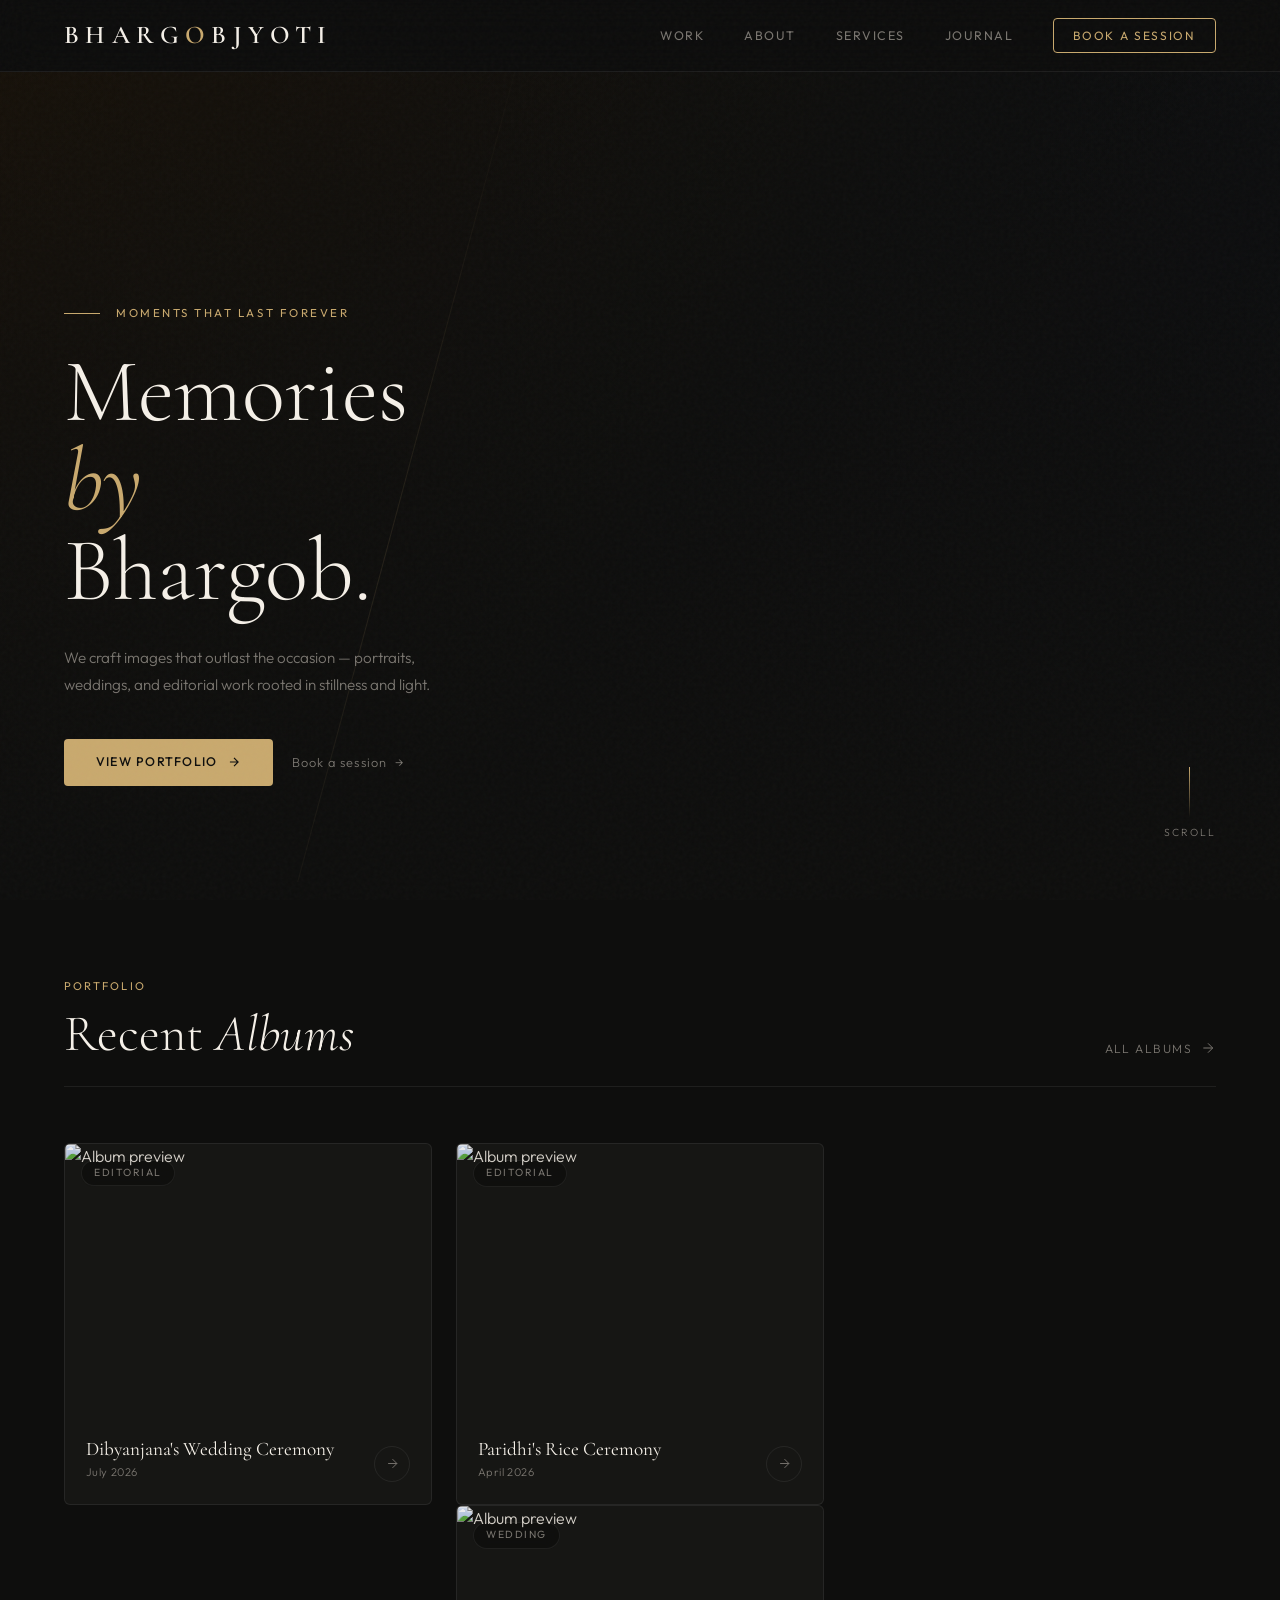
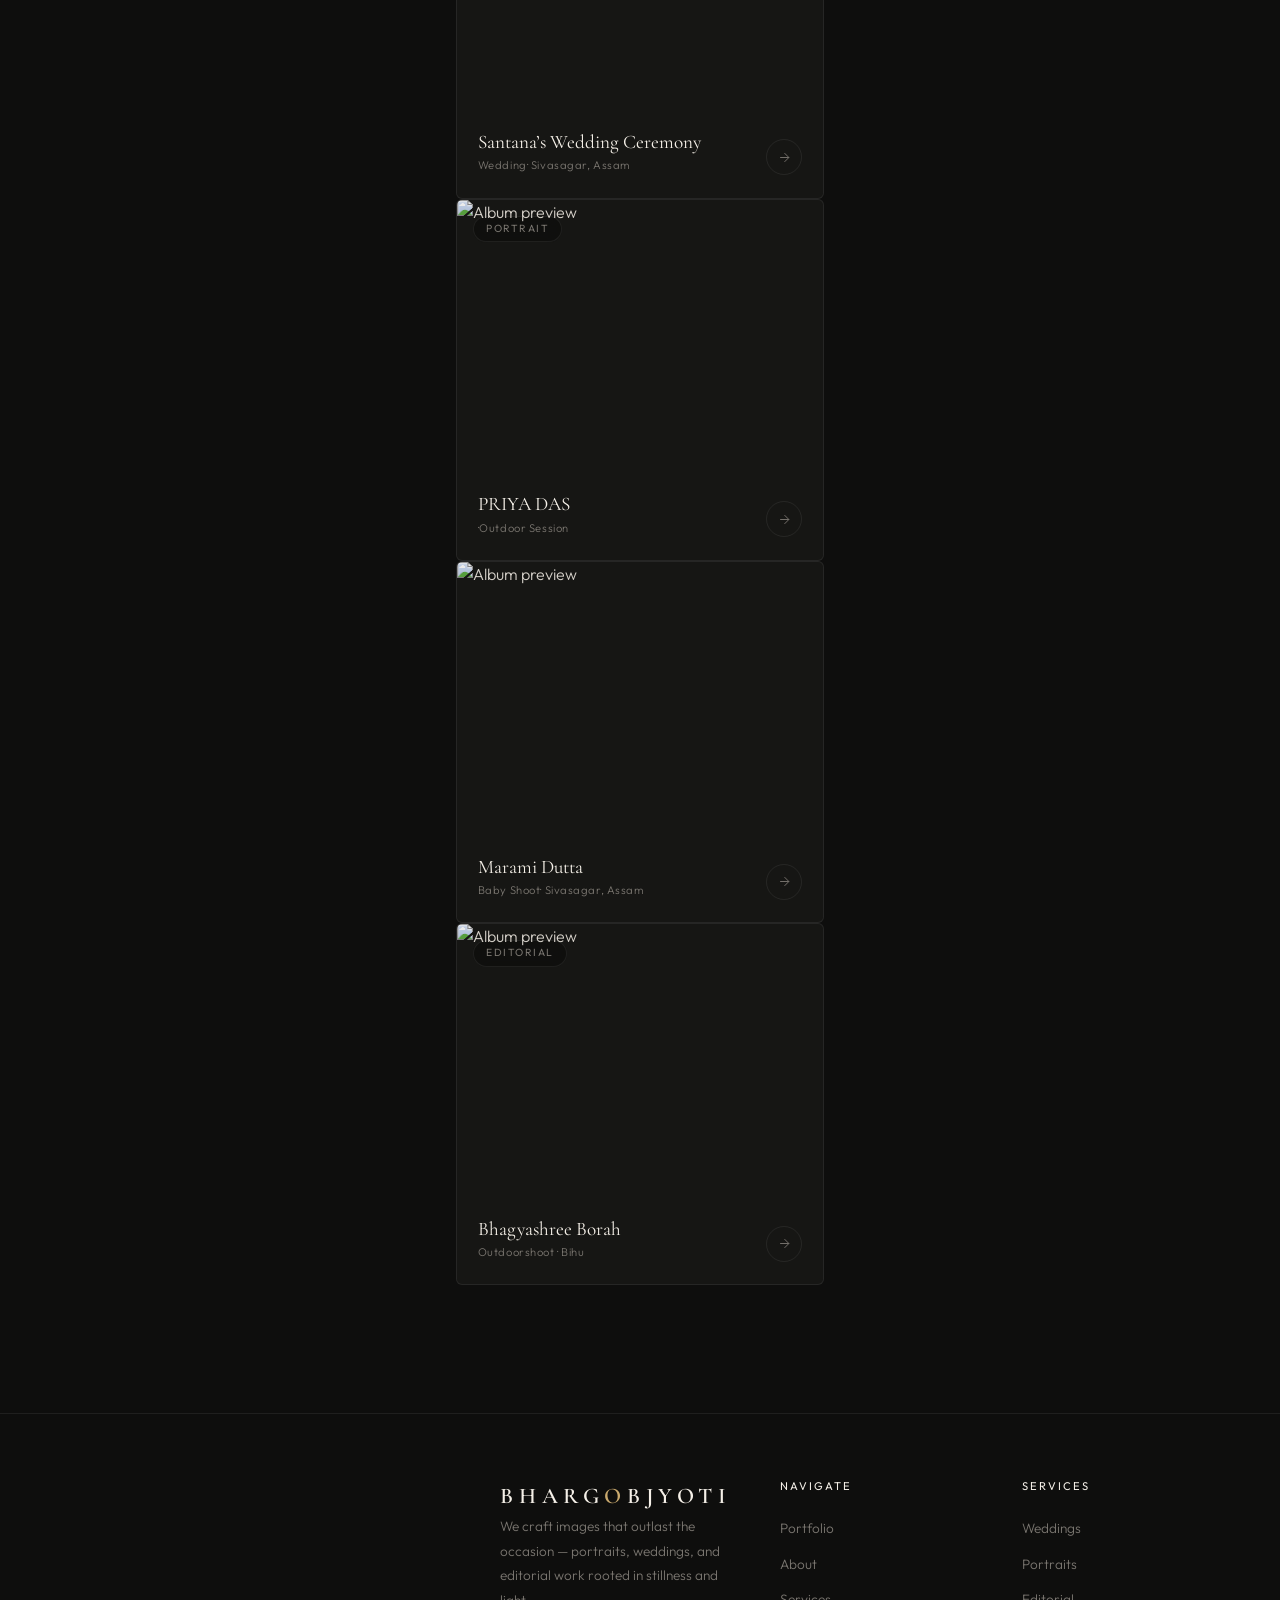
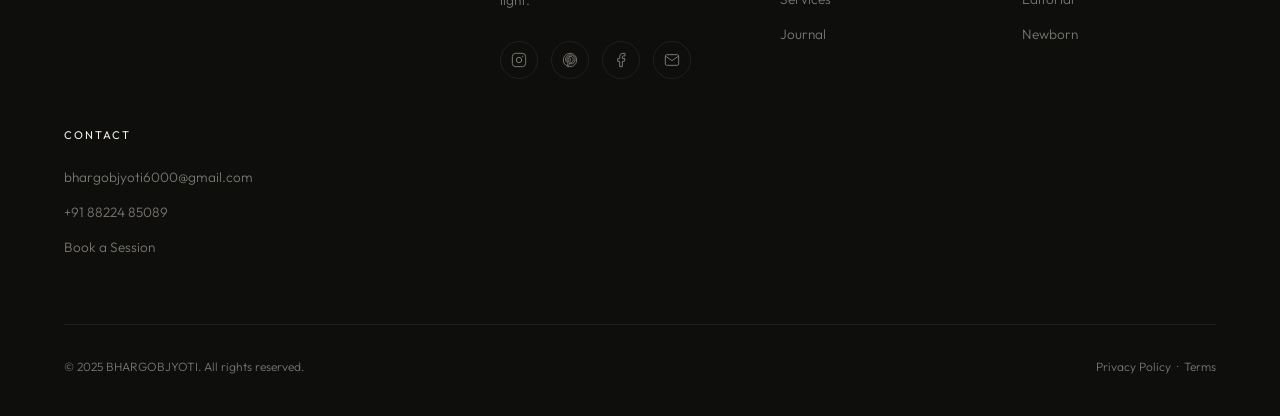
==== commit 0d77cbb6: "add dibyanjana add dibyanjana s photos sharing bhutuk.html" ====
--- a/index.html
+++ b/index.html
@@ -748,7 +748,40 @@
            Format: https://drive.google.com/thumbnail?id=FILE_ID&sz=w800
            Edit client name, category, and date in each .card block.
       ─────────────────────────────────────────────────────── -->
-      <!-- paridhi's rice ceremony -->
+           <!-- Card x dibyanjanas ceremony -->
+
+           <!-- https://drive.google.com/file/d/1zC4CoGdebu7ui1FgVEz4qRHeXLgEQT89/view?usp=drive_link -->
+      <a href="bhutuk.html"> 
+       <div class="card fade-up stagger-1">
+        <div class="card-image">
+          <span class="card-badge">Editorial</span>
+          <img src="https://drive.google.com/thumbnail?id=1zC4CoGdebu7ui1FgVEz4qRHeXLgEQT89&sz=w800" alt="Album preview" loading="lazy" />
+          <div class="card-overlay">
+            <span class="overlay-view">
+              <svg width="14" height="14" fill="none" viewBox="0 0 24 24" stroke="currentColor" stroke-width="2"><path d="M1 12s4-8 11-8 11 8 11 8-4 8-11 8-11-8-11-8z"/><circle cx="12" cy="12" r="3"/></svg>
+              View Album
+            </span>
+          </div>
+        </div>
+        <div class="card-body">
+          <div>
+            <div class="card-client">Dibyanjana's Wedding Ceremony</div>
+            <div class="card-meta">July 2026</div>
+          </div>
+          <div class="card-icon">
+            <svg width="15" height="15" fill="none" viewBox="0 0 24 24" stroke="currentColor" stroke-width="1.5"><path d="M5 12h14M12 5l7 7-7 7"/></svg>
+          </div>
+        </div>
+      </div>
+
+
+
+
+
+
+
+
+      <!-- Card 1 paridhi's rice ceremony -->
       <a href="paridhi.html"> 
        <div class="card fade-up stagger-1">
         <div class="card-image">
@@ -773,7 +806,7 @@
       </div>
 
 
-      <!-- Card 1 — Featured -->
+      <!-- Card 2 — Santana’s Wedding Ceremony -->
       <div class="card featured fade-up stagger-1">
         <div class="card-image">
           <span class="card-badge">Wedding</span>
@@ -796,7 +829,7 @@
         </div>
       </div>
 
-      <!-- Card 2 -->
+      <!-- Card 3 PRIYA DAS -->
       <div class="card fade-up stagger-2">
         <div class="card-image">
           <span class="card-badge">Portrait</span>
@@ -819,7 +852,7 @@
         </div>
       </div>
 
-      <!-- Card 3 -->
+      <!-- Card 4 Marami Dutta -->
       <div class="card fade-up stagger-3">
         <div class="card-image">
           <!-- <span class="card-badge">Family</span> -->
